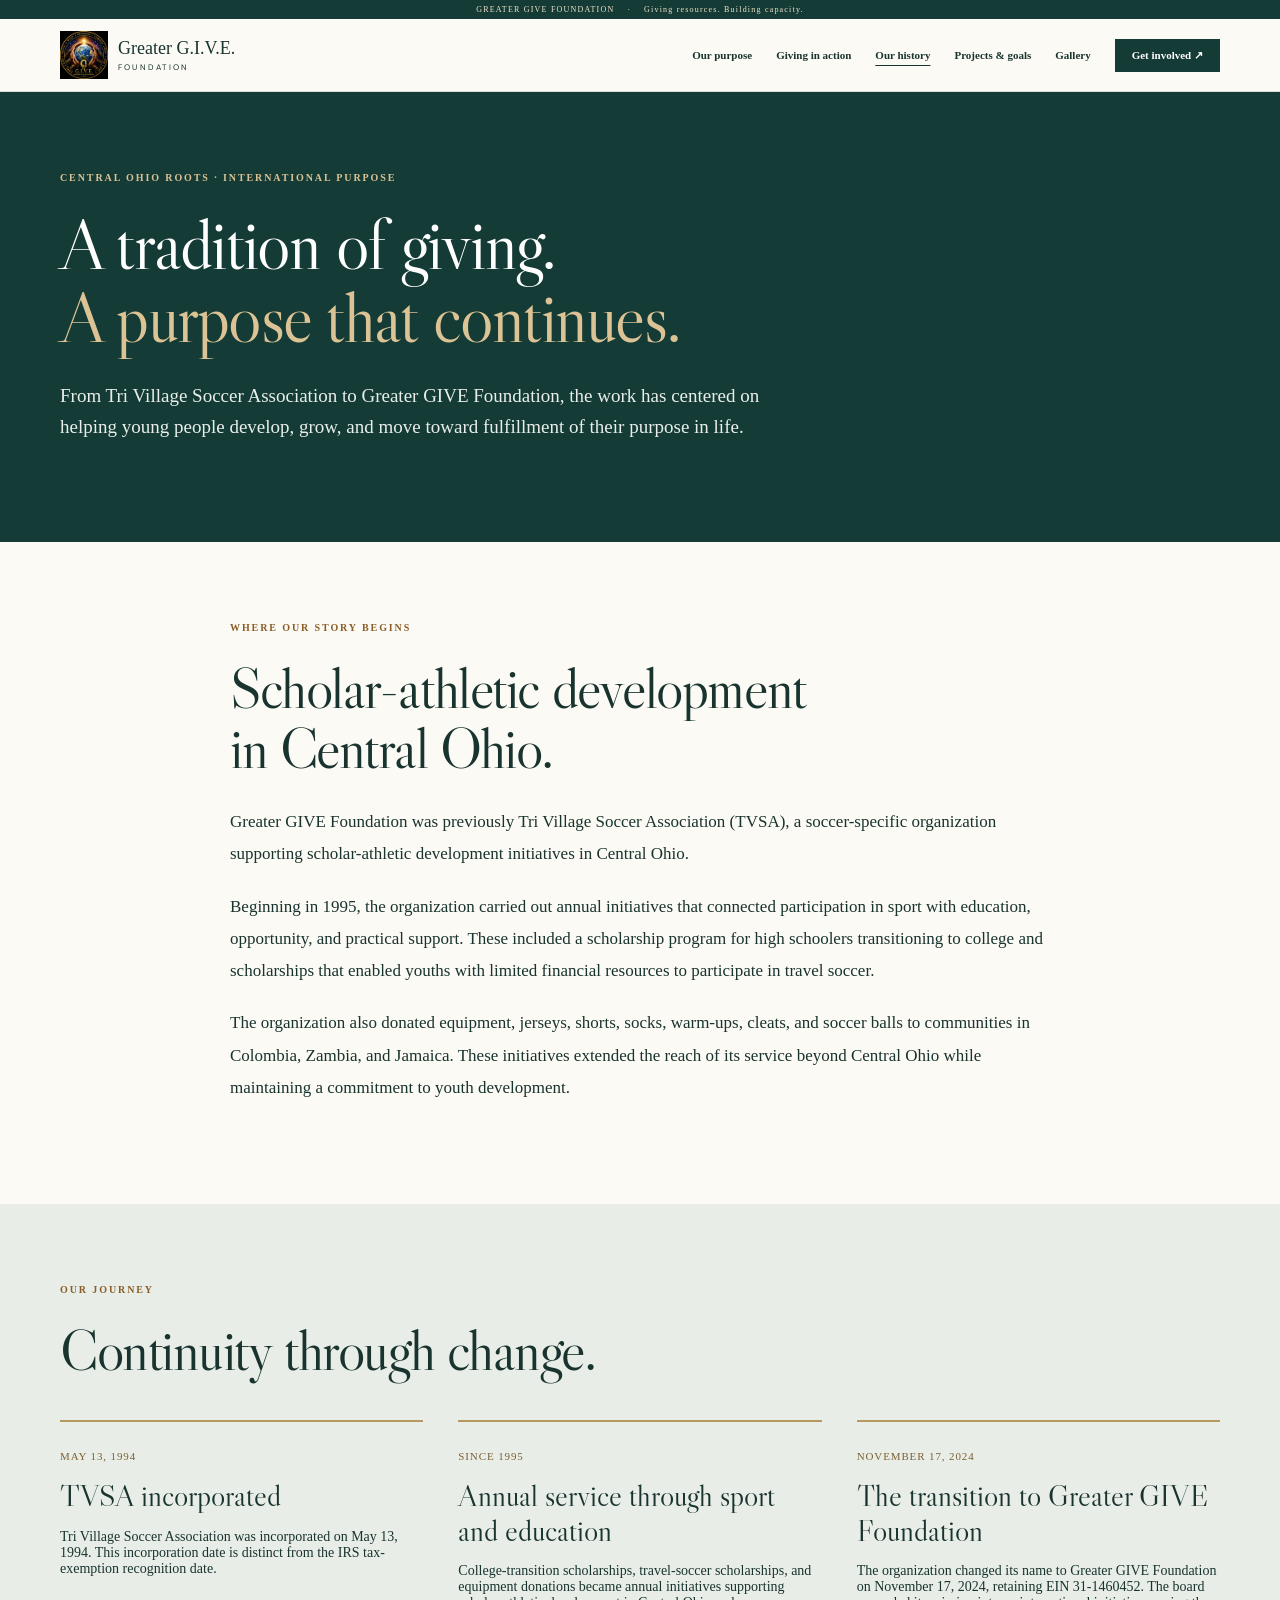
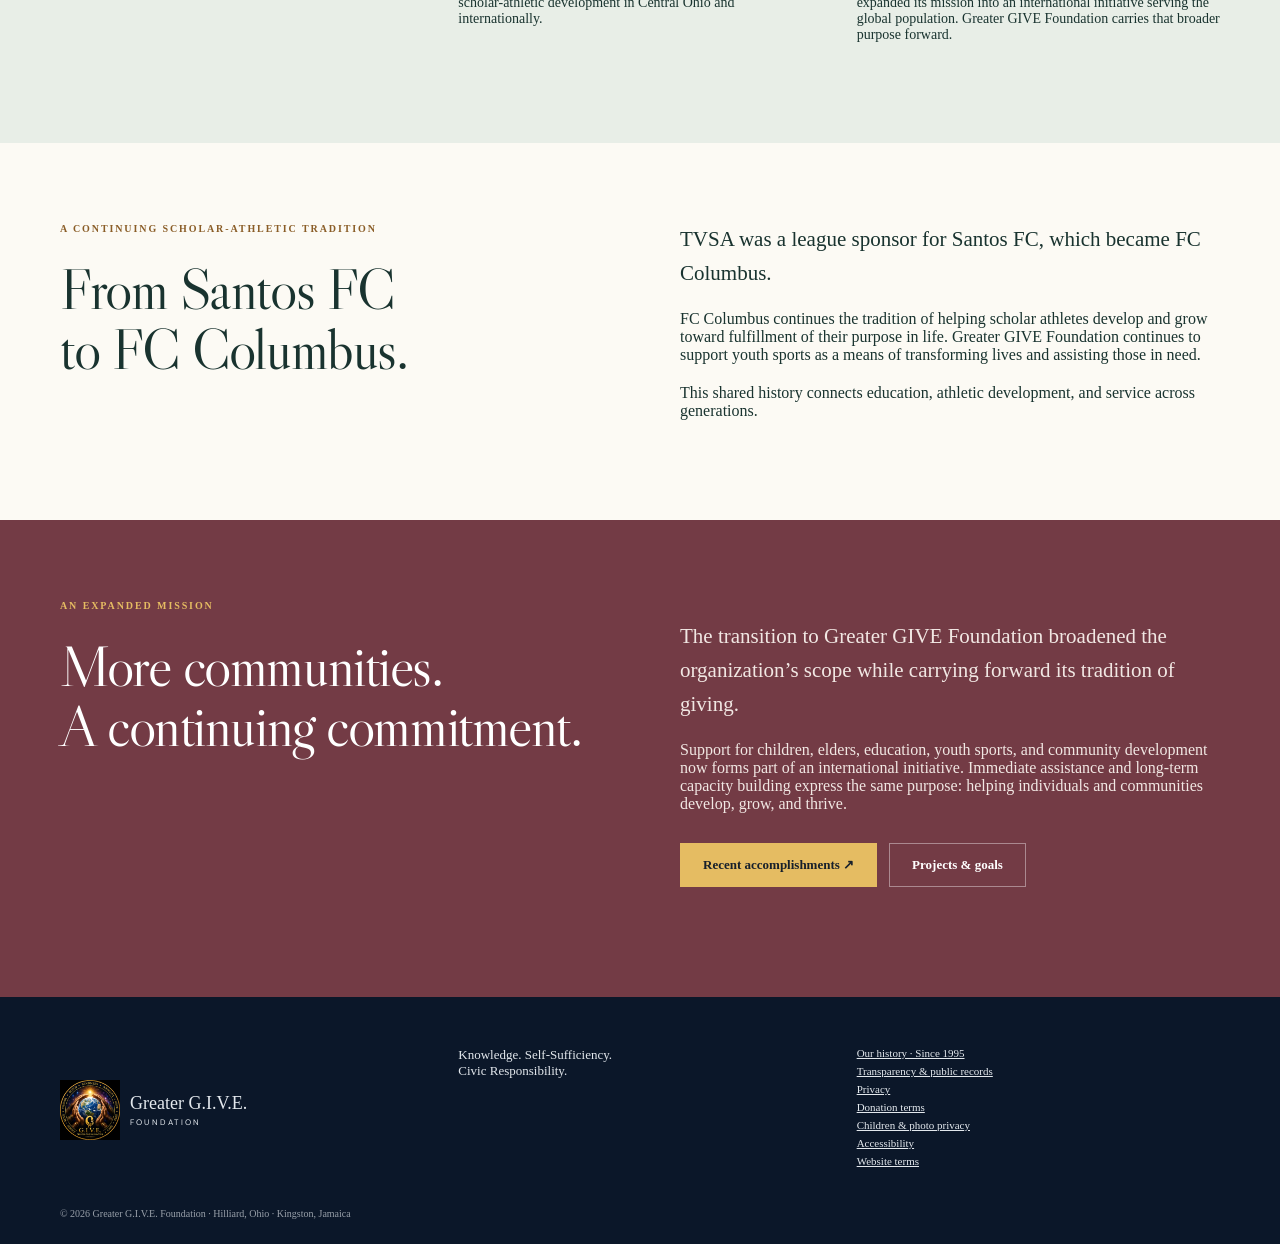
==== our-history.html @ 350c280c "Update Greater GIVE website with latest design, history, gallery and privacy notices" ====
<!doctype html><html lang="en"><head><meta charset="utf-8"><meta name="viewport" content="width=device-width,initial-scale=1"><meta name="description" content="The history of Greater GIVE Foundation: Central Ohio roots in Tri Village Soccer Association, a service tradition since 1995, and an expanded international mission in 2024–2025."><title>Our History | Greater GIVE Foundation</title><link rel="icon" href="assets/logo.webp"><link rel="stylesheet" href="assets/style.css"></head><body><a class="skip" href="#history-main">Skip to content</a><div class="review-strip">GREATER GIVE FOUNDATION <span>·</span> Giving resources. Building capacity.</div><header class="header"><div class="wrap top"><a class="brand" href="index.html#top" aria-label="Greater GIVE Foundation home"><img src="assets/logo.webp" alt="Greater G.I.V.E. Foundation circular seal"><span>Greater <b>G.I.V.E.</b><small>FOUNDATION</small></span></a><button id="menu" class="menu" aria-expanded="false" aria-controls="navigation">Menu ☰</button><nav id="navigation" aria-label="Main navigation"><a href="index.html#mission">Our purpose</a><a href="index.html#events">Giving in action</a><a href="our-history.html" aria-current="page">Our history</a><a href="index.html#projects">Projects &amp; goals</a><a href="index.html#gallery">Gallery</a><a class="nav-give" href="index.html#donate">Get involved ↗</a></nav></div></header><main id="history-main"><section class="section history-intro"><div class="wrap"><p class="eyebrow">Central Ohio roots · International purpose</p><h1>A tradition of giving.<br><em>A purpose that continues.</em></h1><p class="large">From Tri Village Soccer Association to Greater GIVE Foundation, the work has centered on helping young people develop, grow, and move toward fulfillment of their purpose in life.</p></div></section><section class="section"><div class="wrap history-prose"><p class="eyebrow">Where our story begins</p><h2>Scholar-athletic development<br>in Central Ohio.</h2><p>Greater GIVE Foundation was previously Tri Village Soccer Association (TVSA), a soccer-specific organization supporting scholar-athletic development initiatives in Central Ohio.</p><p>Beginning in 1995, the organization carried out annual initiatives that connected participation in sport with education, opportunity, and practical support. These included a scholarship program for high schoolers transitioning to college and scholarships that enabled youths with limited financial resources to participate in travel soccer.</p><p>The organization also donated equipment, jerseys, shorts, socks, warm-ups, cleats, and soccer balls to communities in Colombia, Zambia, and Jamaica. These initiatives extended the reach of its service beyond Central Ohio while maintaining a commitment to youth development.</p></div></section><section class="section history-timeline"><div class="wrap"><p class="eyebrow">Our journey</p><h2>Continuity through change.</h2><div class="history-milestones"><article><span>May 13, 1994</span><h3>TVSA incorporated</h3><p>Tri Village Soccer Association was incorporated on May 13, 1994. This incorporation date is distinct from the IRS tax-exemption recognition date.</p></article><article><span>Since 1995</span><h3>Annual service through sport and education</h3><p>College-transition scholarships, travel-soccer scholarships, and equipment donations became annual initiatives supporting scholar-athletic development in Central Ohio and internationally.</p></article><article><span>November 17, 2024</span><h3>The transition to Greater GIVE Foundation</h3><p>The organization changed its name to Greater GIVE Foundation on November 17, 2024, retaining EIN 31-1460452. The board expanded its mission into an international initiative serving the global population. Greater GIVE Foundation carries that broader purpose forward.</p></article></div></div></section><section class="section"><div class="wrap split"><div><p class="eyebrow">A continuing scholar-athletic tradition</p><h2>From Santos FC<br>to FC Columbus.</h2></div><div><p class="large">TVSA was a league sponsor for Santos FC, which became FC Columbus.</p><p>FC Columbus continues the tradition of helping scholar athletes develop and grow toward fulfillment of their purpose in life. Greater GIVE Foundation continues to support youth sports as a means of transforming lives and assisting those in need.</p><p>This shared history connects education, athletic development, and service across generations.</p></div></div></section><section class="section community"><div class="wrap split"><div><p class="eyebrow">An expanded mission</p><h2>More communities.<br>A continuing commitment.</h2></div><div><p class="large">The transition to Greater GIVE Foundation broadened the organization’s scope while carrying forward its tradition of giving.</p><p>Support for children, elders, education, youth sports, and community development now forms part of an international initiative. Immediate assistance and long-term capacity building express the same purpose: helping individuals and communities develop, grow, and thrive.</p><div class="actions"><a class="btn" href="index.html#history">Recent accomplishments ↗</a><a class="btn ghost" href="index.html#projects">Projects &amp; goals</a></div></div></div></section></main><footer><div class="wrap footer-grid"><a class="brand" href="index.html#top"><img src="assets/logo.webp" alt="Greater GIVE Foundation seal"><span>Greater <b>G.I.V.E.</b><small>FOUNDATION</small></span></a><p>Knowledge. Self-Sufficiency.<br>Civic Responsibility.</p><div><a href="our-history.html">Our history · Since 1995</a><a href="transparency.html#status">Transparency &amp; public records</a><a href="transparency.html#privacy">Privacy</a><a href="transparency.html#giving">Donation terms</a><a href="transparency.html#children">Children &amp; photo privacy</a><a href="transparency.html#access">Accessibility</a><a href="transparency.html#terms">Website terms</a></div></div><div class="wrap copyright">© 2026 Greater G.I.V.E. Foundation · Hilliard, Ohio · Kingston, Jamaica</div></footer><script src="assets/history.js" defer></script></body></html>
---- assets/style.css ----
@font-face {
  font-family: 'DM Sans';
  font-style: normal;
  font-weight: 400;
  font-display: swap;
  src: url(font-0.woff2) format('truetype');
}
@font-face {
  font-family: 'DM Sans';
  font-style: normal;
  font-weight: 500;
  font-display: swap;
  src: url(font-1.woff2) format('truetype');
}
@font-face {
  font-family: 'DM Sans';
  font-style: normal;
  font-weight: 600;
  font-display: swap;
  src: url(font-2.woff2) format('truetype');
}
@font-face {
  font-family: 'DM Sans';
  font-style: normal;
  font-weight: 700;
  font-display: swap;
  src: url(font-3.woff2) format('truetype');
}
@font-face {
  font-family: 'Libre Caslon Display';
  font-style: normal;
  font-weight: 400;
  font-display: swap;
  src: url(font-4.woff2) format('truetype');
}

:root{--ink:#182326;--navy:#101e35;--gold:#e5bc62;--cream:#fbf7ee;--burgundy:#662a40;--blue:#dfeaf1}*{box-sizing:border-box}html{scroll-behavior:smooth}body{margin:0;color:var(--ink);background:var(--cream);font:16px/1.65,'DM Sans',system-ui,sans-serif}button,input{font:inherit}a{color:inherit}button,a{touch-action:manipulation}button{cursor:pointer}img{display:block;max-width:100%}.wrap{max-width:1240px;margin:auto;padding:0 40px}.review-strip{padding:7px 20px;text-align:center;background:#ead6a4;color:#392c18;font-size:10px;letter-spacing:.1em}.review-strip span{padding:0 10px}.header{background:var(--cream);position:sticky;top:0;z-index:10;border-bottom:1px solid #18232622}.top{min-height:100px;display:flex;justify-content:space-between;gap:25px;align-items:center}.brand{display:flex;align-items:center;gap:14px;text-decoration:none;line-height:1.1;font:22px Georgia,serif}.brand img{width:72px;height:72px}.brand small{display:block;font:9px 'DM Sans',sans-serif;letter-spacing:.3em;margin-top:6px}.brand b{font-weight:400}nav{display:flex;gap:24px;align-items:center}nav a{font-size:12px;font-weight:600;text-decoration:none}.nav-give{background:var(--burgundy);color:white;padding:12px 18px}.menu{display:none}.hero{position:relative;min-height:665px;background:var(--navy);color:white;overflow:hidden}.hero-photo{position:absolute;inset:0;width:100%;height:100%;object-fit:cover;object-position:65% 40%}.hero-shade{position:absolute;inset:0;background:linear-gradient(90deg,#081529f2 0%,#09162bdc 34%,#07162940 75%),linear-gradient(0deg,#0b1b33bc,transparent 55%)}.hero-inner{position:relative;padding-top:105px;padding-bottom:50px}.eyebrow{font-size:10px;letter-spacing:.19em;text-transform:uppercase;font-weight:700;margin:0 0 25px;color:#8a5d27}.hero .eyebrow,.impact .eyebrow,.community .eyebrow,.philosophy .eyebrow{color:var(--gold)}h1,h2{font-family:'Libre Caslon Display',Georgia,serif;font-weight:400;line-height:1.04;letter-spacing:-.025em}h1{font-size:clamp(54px,6.6vw,86px);margin:0 0 27px}h1 em,h2 em{font-style:normal;color:var(--burgundy)}h1 em{color:var(--gold)}h2{font-size:clamp(40px,4.5vw,60px);margin:0 0 28px}h3{font-weight:500;line-height:1.25;font-size:25px;margin:0 0 15px}p{margin:0 0 20px}.hero-copy{max-width:500px;color:#f2eee5;font-size:17px}.hero-seal{position:absolute;right:6%;bottom:45px;width:175px;filter:drop-shadow(0 3px 15px #0007)}.actions{display:flex;flex-wrap:wrap;gap:12px;margin:30px 0}.btn{display:inline-flex;align-items:center;justify-content:space-between;gap:30px;padding:13px 22px;background:var(--gold);border:1px solid var(--gold);color:#17202b;text-decoration:none;font-size:13px;font-weight:700}.btn.ghost{background:transparent;color:white;border-color:#ffffff66}.hero-caption{font-size:9px;letter-spacing:.13em;margin-top:64px;color:#e5bc62}.hero-caption span{display:block;font-size:12px;letter-spacing:0;color:#fff;margin-top:5px}.section{padding:94px 0}section[id]{scroll-margin-top:100px}.split{display:grid;grid-template-columns:1fr 1fr;gap:80px}.large{font-size:21px;line-height:1.6}.mission-copy{padding-top:20px}.text-link{font-weight:700;font-size:12px;text-underline-offset:6px}.section-heading{display:flex;justify-content:space-between;gap:40px;align-items:flex-end;margin-bottom:36px}.section-heading h2{margin-bottom:0}.section-heading>p{font-size:13px;max-width:350px;color:#596565}.events{background:#e8eef1}.event-grid{display:grid;grid-template-columns:1fr 1fr;gap:26px}.event-card{background:#fff;overflow:hidden}.event-card>img{width:100%;height:265px;object-fit:cover}.event-card>div{padding:32px}.event-card h3{font:34px 'Libre Caslon Display',Georgia,serif;margin:15px 0}.pill{font-size:9px;text-transform:uppercase;letter-spacing:.12em;color:#88552d;display:inline-block;background:#f3e8cf;padding:5px 10px}.care{background:var(--burgundy);color:white}.care .pill{background:#ffffff20;color:#f1d9a2}.mini-stats{display:flex;gap:38px;padding-top:10px}.mini-stats strong{font:35px Georgia,serif}.mini-stats small{display:block;font:11px 'DM Sans',sans-serif;margin-top:6px}.small{font-size:12px;line-height:1.7;margin:18px 0 0;opacity:.8}.nutrition-note{display:flex;gap:24px;margin-top:34px;padding:28px 0 0;align-items:center;border-top:1px solid #17333d33}.nutrition-note h3{font-size:20px;margin-bottom:7px}.nutrition-note p{font-size:13px;margin:0;max-width:700px}.nutrition-note>a{margin-left:auto;white-space:nowrap;font-size:12px}.round-icon{font-size:38px;color:#713445}.impact{background:var(--navy);color:white}.impact h2 em{color:var(--gold)}.impact .section-heading>p{color:#b8c7d5}.impact-grid{display:grid;grid-template-columns:repeat(4,1fr);margin:50px 0;border-block:1px solid #ffffff33;padding:30px 0;gap:25px}.impact-grid strong{display:block;color:var(--gold);font:clamp(29px,3.2vw,43px) Georgia,serif;letter-spacing:-.03em}.impact-grid span{display:block;max-width:210px;font-size:12px;margin-top:12px;color:#d4dce6}.history-layout{display:grid;grid-template-columns:.85fr 1.15fr;gap:65px}.history-layout>img{width:100%;height:100%;max-height:650px;object-fit:cover}.history-list article{padding:0 0 24px;margin-bottom:24px;border-bottom:1px solid #ffffff22}.history-list article:last-child{margin-bottom:0}.history-list span{color:var(--gold);font-size:9px;letter-spacing:.15em}.history-list h3{font:28px 'Libre Caslon Display',Georgia,serif;margin:9px 0}.history-list p{font-size:13px;color:#d4dce6;margin:0}.source-note{font-size:11px;opacity:.7;margin-top:30px}.meaning{background:#f1e4cd}.values-grid{display:grid;grid-template-columns:repeat(4,1fr);gap:35px;margin-top:45px}.values-grid article{border-top:1px solid #9b794b66;padding-top:24px}.values-grid strong{font:86px/1 'Libre Caslon Display',Georgia,serif;color:var(--burgundy)}.values-grid h3{font-size:20px;margin:20px 0 12px}.values-grid p{font-size:13px}.project-context{font-size:13px;max-width:800px;color:#596565}.filters{display:flex;flex-wrap:wrap;gap:10px;margin:30px 0}.filters button{background:transparent;color:var(--ink);border:1px solid #abb3b2;border-radius:30px;padding:8px 16px;font-size:12px}.filters button.active{background:var(--burgundy);border-color:var(--burgundy);color:white}.project-grid{display:grid;grid-template-columns:repeat(3,1fr);gap:22px}.project-card{background:white;border:1px solid #ddd9ce;padding:27px;position:relative}.project-no{font:40px 'Libre Caslon Display',Georgia,serif;display:block;color:#b7a386;margin-bottom:16px}.project-card h3{font:31px 'Libre Caslon Display',Georgia,serif;margin-top:20px}.project-card p{font-size:13px}.project-card .target{font-size:11px;text-transform:uppercase;letter-spacing:.05em;color:#8a5d27}.budget{font:29px 'Libre Caslon Display',Georgia,serif;color:var(--burgundy);padding:12px 0 24px}.budget small{display:block;font:10px 'DM Sans',sans-serif;color:#65716d;margin-top:8px}details{border-block:1px solid #ddd9ce;margin-bottom:22px}summary{display:flex;justify-content:space-between;cursor:pointer;padding:15px 0;font-size:12px;font-weight:600;list-style:none}details p{padding-top:12px}details p:last-child{padding-bottom:15px}.project-card .text-link{font-size:10px}[hidden]{display:none!important}.roadmap{margin-top:45px;padding:35px;background:#e5edf0}.roadmap>div{display:grid;grid-template-columns:repeat(3,1fr);gap:35px}.roadmap span{font:38px 'Libre Caslon Display',Georgia,serif;color:var(--burgundy)}.roadmap h3{font-size:18px;margin-top:14px}.roadmap p{font-size:12px}.community{background:var(--burgundy);color:white}.community p{color:#f1e7e3}.community h3{color:#f1d9a2}.community .split>div+div{padding-top:20px}.photo-grid{display:grid;grid-template-columns:repeat(4,1fr);gap:18px}.photo-tile{padding:0;border:0;background:white;color:var(--ink);text-align:left}.photo-tile img{width:100%;height:270px;object-fit:cover}.photo-tile span{display:flex;justify-content:space-between;font-size:11px;padding:16px;gap:12px}.photo-tile:hover img{filter:brightness(1.07)}.philosophy{background:#233f50;color:white;text-align:center}.philosophy p:last-child{max-width:690px;margin:25px auto 0}.donate-section{background:#eedfc4}.donate-section .wrap{max-width:900px}.donation-panel{background:#ffffff9e;padding:28px;border:1px solid #c9b58e;margin-top:25px}.note{font-size:12px;max-width:760px}fieldset{border:0;padding:0;margin:0 0 25px}legend{font-size:13px;font-weight:700;margin-bottom:12px}label{margin-right:25px}.amounts{display:flex;gap:9px;flex-wrap:wrap}.amount{border:1px solid #9b8970;background:white;padding:9px 17px}.amount.selected{background:var(--burgundy);color:white}.custom-label{display:block;font-size:12px;margin:22px 0 10px}#custom{max-width:100%;padding:10px;background:white;border:1px solid #9b8970}#selection{font-size:13px}.prose{max-width:900px}.prose p{padding:0 0 16px;border-bottom:1px solid #ddd9ce}.section.alt{background:var(--blue)}.contact-grid{display:grid;grid-template-columns:repeat(3,1fr);gap:35px}.contact-grid h3{font-size:20px}.contact-grid p{font-size:13px;overflow-wrap:anywhere}footer{background:#0b1729;color:#e3e8ed;padding:50px 0 25px}.footer-grid{display:grid;grid-template-columns:1fr 1fr 1fr;gap:35px}.footer-grid .brand img{width:85px;height:85px}.footer-grid p{font-size:13px}.footer-grid>div a{display:block;font-size:11px;margin-bottom:6px}.copyright{font-size:10px;opacity:.65;margin-top:35px}dialog{padding:20px;border:0;max-width:min(94vw,1000px);background:var(--navy);color:white}dialog::backdrop{background:#06101be6}dialog img{max-height:75vh;margin:auto;object-fit:contain}dialog p{font-size:13px;margin:15px 0 0}#close-photo{background:var(--gold);color:var(--ink);border:0;padding:8px 15px;display:block;margin:0 0 15px auto}.skip,.sr-only{position:absolute;left:-9999px}.skip:focus{left:15px;top:15px;z-index:30;background:white;padding:12px;color:black}:focus-visible{outline:3px solid #aa6e1e;outline-offset:5px}
@media(min-width:1500px){.hero-inner{padding-top:125px}.hero{min-height:730px}}@media(max-width:1000px){.wrap{padding:0 28px}nav{gap:13px}nav a{font-size:10px}.brand{font-size:18px}.brand img{width:60px;height:60px}.split{gap:40px}.project-grid{grid-template-columns:repeat(2,1fr)}.history-layout{gap:35px}.hero-seal{width:135px;right:5%}.photo-grid{grid-template-columns:repeat(3,1fr)}}@media(max-width:760px){.top{min-height:80px}.menu{display:block;padding:8px 13px;background:transparent;border:1px solid #18232666}.brand img{width:56px;height:56px}.brand{font-size:18px}nav{display:none;position:absolute;top:80px;left:0;right:0;background:var(--cream);padding:24px;align-items:stretch;flex-direction:column;box-shadow:0 8px 12px #0002}nav.open{display:flex}nav a{font-size:14px;padding:6px}.review-strip{font-size:8px}.hero{min-height:650px}.hero-inner{padding-top:70px;padding-bottom:30px}.hero-photo{object-position:60% center}.hero-shade{background:linear-gradient(90deg,#081529eb,#09162b70),linear-gradient(0deg,#0b1b33dd,transparent)}.hero h1{font-size:57px}.hero-copy{font-size:15px;max-width:360px}.hero-seal{width:95px;bottom:30px;right:25px}.hero-caption{max-width:220px;margin-top:45px}.section{padding:62px 0}.split,.history-layout{grid-template-columns:1fr;gap:28px}.section-heading{display:block}.section-heading>p{margin-top:25px}.event-grid{grid-template-columns:1fr}.impact-grid{grid-template-columns:1fr 1fr;gap:30px}.impact-grid strong{font-size:34px}.history-layout>img{height:320px;object-position:center 35%}.values-grid{grid-template-columns:1fr 1fr;gap:25px}.values-grid strong{font-size:65px}.project-grid{grid-template-columns:1fr}.roadmap>div{grid-template-columns:1fr;gap:20px}.roadmap article{border-top:1px solid #21364733;padding-top:15px}.photo-grid{grid-template-columns:1fr 1fr;gap:12px}.photo-tile img{height:210px}.nutrition-note{align-items:flex-start;flex-wrap:wrap}.nutrition-note>a{margin-left:60px}.contact-grid,.footer-grid{grid-template-columns:1fr}.donation-panel{padding:20px}.btn{font-size:12px}.mission-copy{padding-top:0}section[id]{scroll-margin-top:80px}.event-card>img{height:230px}}@media(prefers-reduced-motion:reduce){html{scroll-behavior:auto}}

/* Review edition 3: compact masthead, child-centered editorial opening. */
:root{--forest:#143b35;--sage:#e8eee7;--ink:#19332f;--cream:#fcfaf4;--burgundy:#733b45}
.review-strip{background:var(--forest);color:#f0e4c9;font-size:8px;padding:5px 20px;letter-spacing:.15em}.top{min-height:72px}.brand{font-size:18px;gap:10px}.brand img{width:48px;height:48px}.brand small{font-size:8px;letter-spacing:.28em;margin-top:3px}nav{gap:24px}nav a{font-size:11px}.nav-give{padding:10px 17px;background:var(--forest)}.header{background:#fcfaf4fa;backdrop-filter:blur(12px)}
.hero{background:var(--cream);color:var(--ink);min-height:0;overflow:visible;border-bottom:1px solid #19332f18}.hero-layout{display:grid;grid-template-columns:1fr 1fr;gap:40px;align-items:stretch;padding-top:38px;padding-bottom:38px}.hero-editorial{padding:25px 0 15px}.hero .eyebrow{color:#6c685b;display:flex;align-items:center;gap:10px;font-size:9px;letter-spacing:.16em;margin-bottom:25px}.gold-line{width:30px;height:1px;background:#ac853d}.hero h1{font-size:clamp(50px,5.8vw,76px);line-height:1.01;letter-spacing:-.025em;margin-bottom:24px}.hero h1 em{color:#997435}.hero-copy{font-size:14px;color:#596760;max-width:380px;line-height:1.8}.hero .actions{margin-top:27px;gap:25px;align-items:center}.hero .btn{background:var(--forest);border-color:var(--forest);color:white;padding:13px 19px;font-size:11px;gap:22px}.hero-secondary{text-decoration:none;font-size:11px;font-weight:700;display:flex;gap:25px;align-items:center}.hero-footnote{border-top:1px solid #19332f22;margin-top:35px;padding-top:15px;display:flex;align-items:center;gap:25px;max-width:390px}.hero-footnote>span{font-size:8px;letter-spacing:.12em;max-width:95px;color:#997435}.hero-footnote p{font-size:10px;line-height:1.7;margin:0;color:#596760}.hero-visual{position:relative;margin:0;min-height:500px;background:#dce4d7;overflow:hidden;border-radius:3px}.hero-visual>img{width:100%;height:100%;position:absolute;inset:0;object-fit:cover;object-position:62% center}.hero-visual:after{content:'';position:absolute;inset:45% 0 0;background:linear-gradient(transparent,#102b27ba);pointer-events:none}.hero-visual figcaption{position:absolute;top:12px;right:12px;font-size:8px;color:white;background:#102b2777;padding:4px 8px;z-index:2}.image-note{position:absolute;bottom:30px;left:30px;right:20px;color:white;z-index:2}.image-note span{font-size:8px;letter-spacing:.14em;color:#f1d7a3}.image-note p{font:27px/1.15 'Libre Caslon Display',Georgia,serif;margin:12px 0 0}
.meaning{padding:32px 0;background:var(--forest);color:white}.meaning>.wrap{display:grid;grid-template-columns:1.05fr 2.5fr;gap:40px;align-items:center}.meaning .section-heading{margin:0;display:block}.meaning .section-heading>p{display:none}.meaning .eyebrow{color:#d8bf89;font-size:8px;margin-bottom:10px}.meaning h2{font-size:30px;margin:0}.meaning h2 em{color:#e6d1a8}.values-grid{margin:0;gap:23px}.values-grid article{padding:0 0 0 18px;border:0;border-left:1px solid #ffffff30}.values-grid strong{font-size:35px;color:#d8bf89}.values-grid h3{font-size:12px;margin:8px 0 0;color:white}.values-grid p{display:none}.mission{padding:80px 0}.mission h2{font-size:48px}.mission .large{font-size:18px}.mission-copy p:not(.large){font-size:14px}.event-art{height:210px;padding:24px 32px;position:relative;overflow:hidden}.event-art:after{content:'';position:absolute;width:240px;height:240px;border:1px solid #ffffff35;border-radius:50%;right:-60px;top:20px;box-shadow:0 0 0 25px #ffffff0c,0 0 0 50px #ffffff06}.school-art{background:#be9863;color:#fffaf0}.care-art{background:#8c4a58;color:#fff5ed}.event-art span{font-size:9px;letter-spacing:.15em}.event-art strong{font:49px/.95 'Libre Caslon Display',Georgia,serif;display:block;margin-top:15px;font-weight:400}.event-art i{font-size:9px;letter-spacing:.16em;position:absolute;right:25px;bottom:25px;font-style:normal;z-index:1}.history-statement{padding:45px;background:#1d3c3a;border:1px solid #ffffff25;display:flex;flex-direction:column;align-items:flex-start;justify-content:center}.history-statement>strong{font:67px/1.02 'Libre Caslon Display',Georgia,serif;color:#e4cca2;font-weight:400;margin:0 0 30px}.history-statement>p:not(.eyebrow){font-size:13px;line-height:1.8;color:#d6dfdc}.history-statement>a{font-size:10px;margin-top:20px}.impact{background:#102d29}.impact h2 em{color:#d8bf89}.impact-grid strong{color:#d8bf89}.project-card{border-radius:2px}.projects h2 em{color:#997435}.gallery{background:#f0ece2}.photo-tile{border:1px solid #ded8ca}.photo-tile img{height:230px}.community{background:#733b45}.philosophy{background:#e8eee7;color:var(--forest)}.philosophy .eyebrow{color:#81643d}.philosophy h2{font-size:48px}.donate-section{background:#f0e7d5}.section{padding:80px 0}.meaning{padding:32px 0}.footer-grid .brand img{width:60px;height:60px}section[id]{scroll-margin-top:72px}
@media(min-width:1500px){.hero{min-height:0}.hero-layout{padding-top:50px;padding-bottom:50px}.hero-visual{min-height:540px}}
@media(max-width:1000px){nav{gap:13px}.hero-layout{gap:28px}.hero h1{font-size:59px}.hero-visual{min-height:500px}.meaning>.wrap{gap:25px;grid-template-columns:1fr 2fr}.values-grid{gap:10px}.values-grid article{padding-left:12px}.values-grid h3{font-size:10px}.mission h2{font-size:42px}}
@media(max-width:760px){.top{min-height:64px}.brand img{width:42px;height:42px}.brand{font-size:16px}.menu{font-size:11px;padding:7px 11px}nav{top:64px}.hero-layout{grid-template-columns:1fr;padding-top:25px;padding-bottom:25px;gap:25px}.hero-editorial{padding:0}.hero .eyebrow{font-size:8px;margin-bottom:18px}.hero h1{font-size:55px}.hero-copy{font-size:13px;max-width:360px}.hero-footnote{display:none}.hero .actions{margin-bottom:0;margin-top:22px}.hero-visual{min-height:360px}.hero-visual>img{object-position:60% center}.image-note{bottom:22px;left:22px}.image-note p{font-size:24px}.meaning>.wrap{grid-template-columns:1fr;gap:22px}.meaning .section-heading{display:none}.values-grid{grid-template-columns:repeat(4,1fr);gap:8px}.values-grid article{padding-left:10px}.values-grid strong{font-size:30px}.values-grid h3{font-size:9px}.section{padding:55px 0}.meaning{padding:23px 0}.mission h2{font-size:39px}.mission .large{font-size:17px}.history-statement{padding:35px}.history-statement>strong{font-size:50px}.event-art{height:190px}.event-art strong{font-size:44px}.photo-tile img{height:190px}.philosophy h2{font-size:39px}section[id]{scroll-margin-top:64px}}

.campaign-2026{background:#f5f0e5}.campaign-grid{display:grid;grid-template-columns:1fr 1fr;gap:40px}.campaign-item{min-width:0}.campaign-copy{min-height:245px}.campaign-copy h3{font:32px/1.15 'Libre Caslon Display',Georgia,serif;margin-top:17px}.campaign-copy>p{font-size:14px}.campaign-poster{display:block;width:100%;padding:15px;border:1px solid #d5c9ad;background:#fffaf1;color:var(--forest);text-align:left}.campaign-poster img{width:100%;height:auto}.campaign-poster span{display:block;font-size:11px;font-weight:700;padding:14px 5px 0}.campaign-item .source-note{margin-top:15px}@media(max-width:760px){.campaign-grid{grid-template-columns:1fr;gap:40px}.campaign-copy{min-height:0;margin-bottom:23px}}

.heritage{background:#ede5d5}.heritage p:not(.eyebrow):not(.large){font-size:14px}.history-intro{background:var(--forest);color:white}.history-intro h1{font-size:clamp(45px,5.5vw,72px);max-width:900px}.history-intro h1 em{color:#dcc395;font-style:normal}.history-intro .eyebrow{color:#dcc395}.history-intro .large{max-width:750px;font-size:19px;color:#e8eeea}.history-prose{max-width:900px}.history-prose>p:not(.eyebrow){font-size:17px;line-height:1.9}.history-timeline{background:#e8eee7}.history-milestones{display:grid;grid-template-columns:repeat(3,1fr);gap:35px;margin-top:40px}.history-milestones article{border-top:2px solid #b59960;padding-top:24px}.history-milestones span{font-size:11px;text-transform:uppercase;letter-spacing:.08em;color:#7c6033}.history-milestones h3{font:30px/1.15 'Libre Caslon Display',Georgia,serif;margin-top:15px}.history-milestones p{font-size:14px}nav a[aria-current=page]{text-decoration:underline;text-underline-offset:6px}@media(max-width:760px){.history-milestones{grid-template-columns:1fr;gap:25px}.history-intro .large{font-size:17px}.history-prose>p:not(.eyebrow){font-size:15px}}

.policy-intro{padding:55px 0;background:#e8eee7}.policy-intro h1{font-size:clamp(42px,5vw,65px);margin-bottom:20px}.policy-intro>div>p:not(.eyebrow){font-size:12px}.policy-review-note{max-width:760px;padding:15px 20px;border-left:2px solid #ab8744;background:#ffffff88}.policy-layout{display:grid;grid-template-columns:230px 1fr;gap:65px;padding-top:50px;padding-bottom:60px}.policy-nav{display:flex!important;position:sticky;top:100px;flex-direction:column;align-items:stretch;gap:0;background:transparent;padding:0;box-shadow:none}.policy-nav a{font-size:12px;padding:12px 0;border-bottom:1px solid #19332f22;line-height:1.5}.policy-section{padding:0 0 38px;margin-bottom:35px;border-bottom:1px solid #19332f22}.policy-section h2{font-size:36px}.policy-section h3{font-size:18px;margin-top:25px}.policy-section p{font-size:14px;line-height:1.85;overflow-wrap:anywhere}.policy-section a{overflow-wrap:anywhere}.policy-return{font-size:12px}@media(max-width:760px){.policy-layout{grid-template-columns:1fr;gap:35px;padding-top:25px}.policy-nav{position:static;display:grid!important;grid-template-columns:1fr 1fr;gap:0 20px}.policy-nav a{font-size:11px}.policy-section h2{font-size:31px}.policy-intro{padding:40px 0}.policy-section p{font-size:13px}}
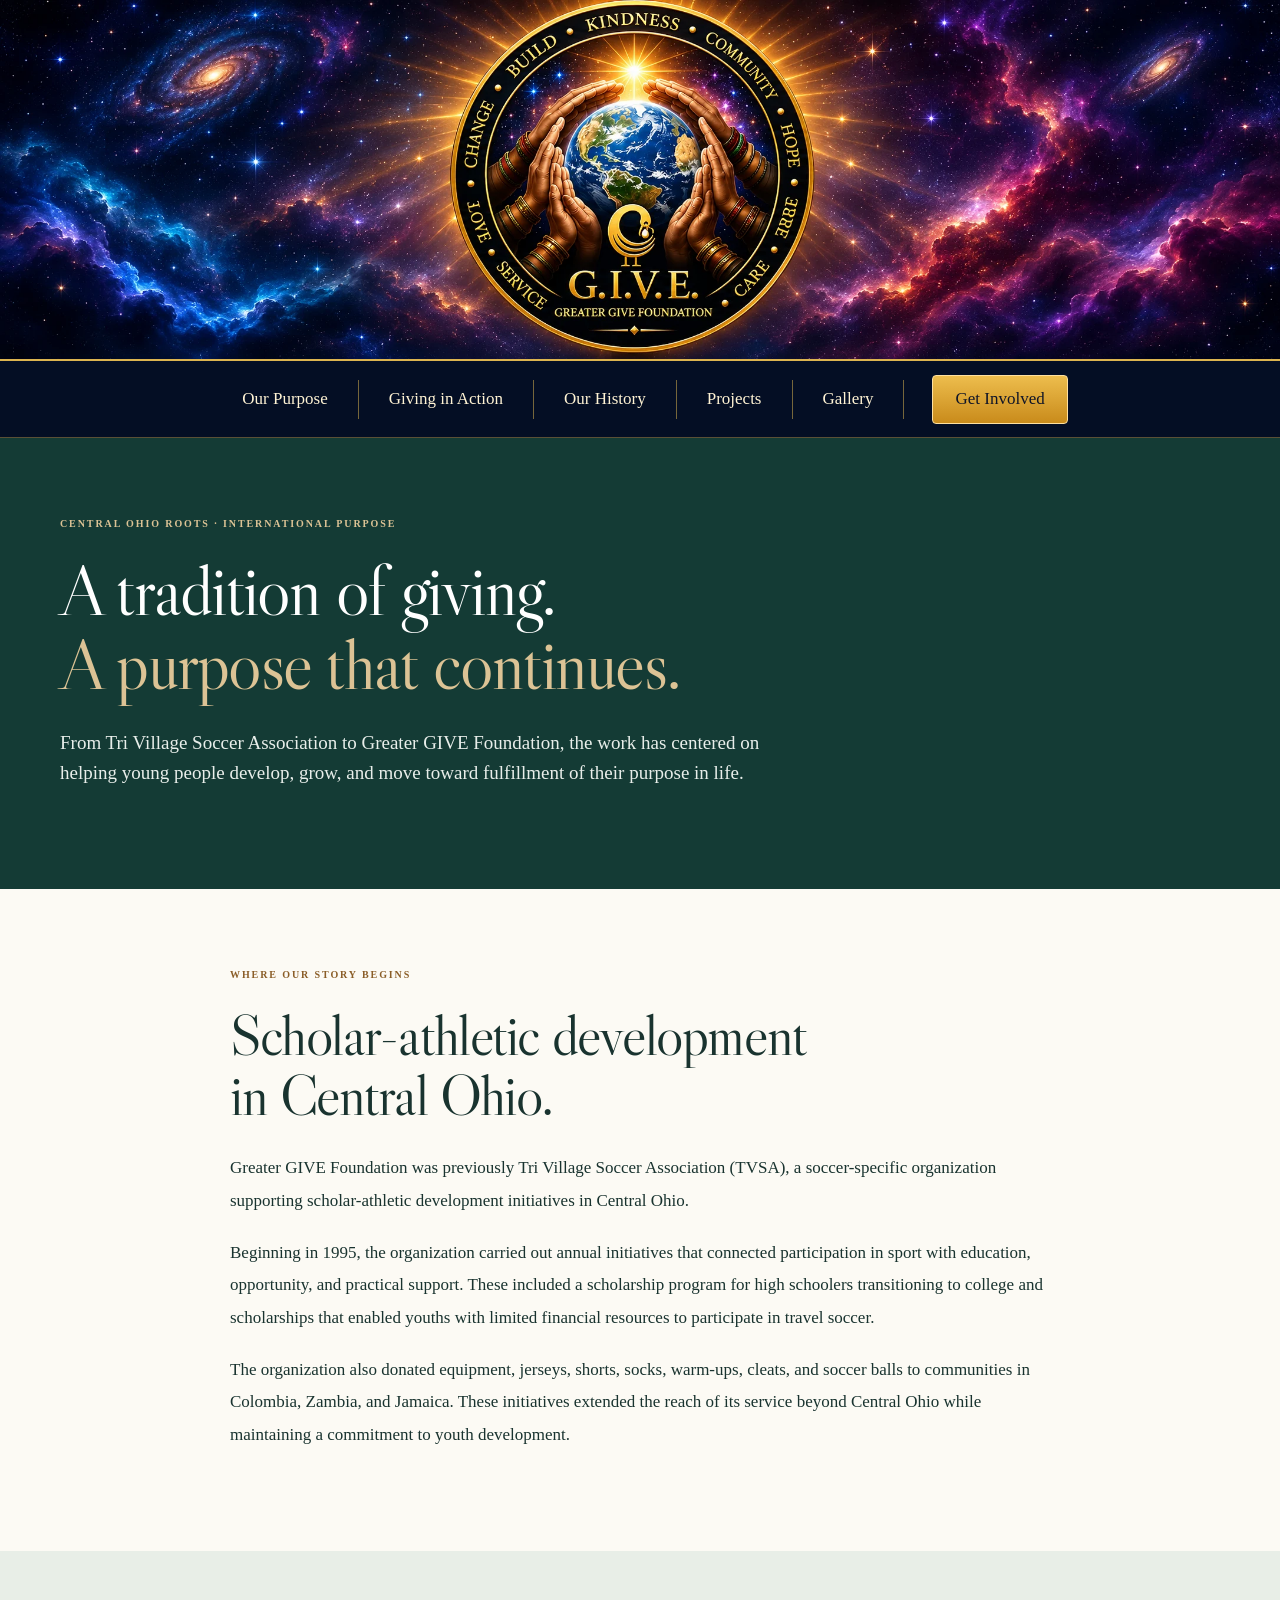
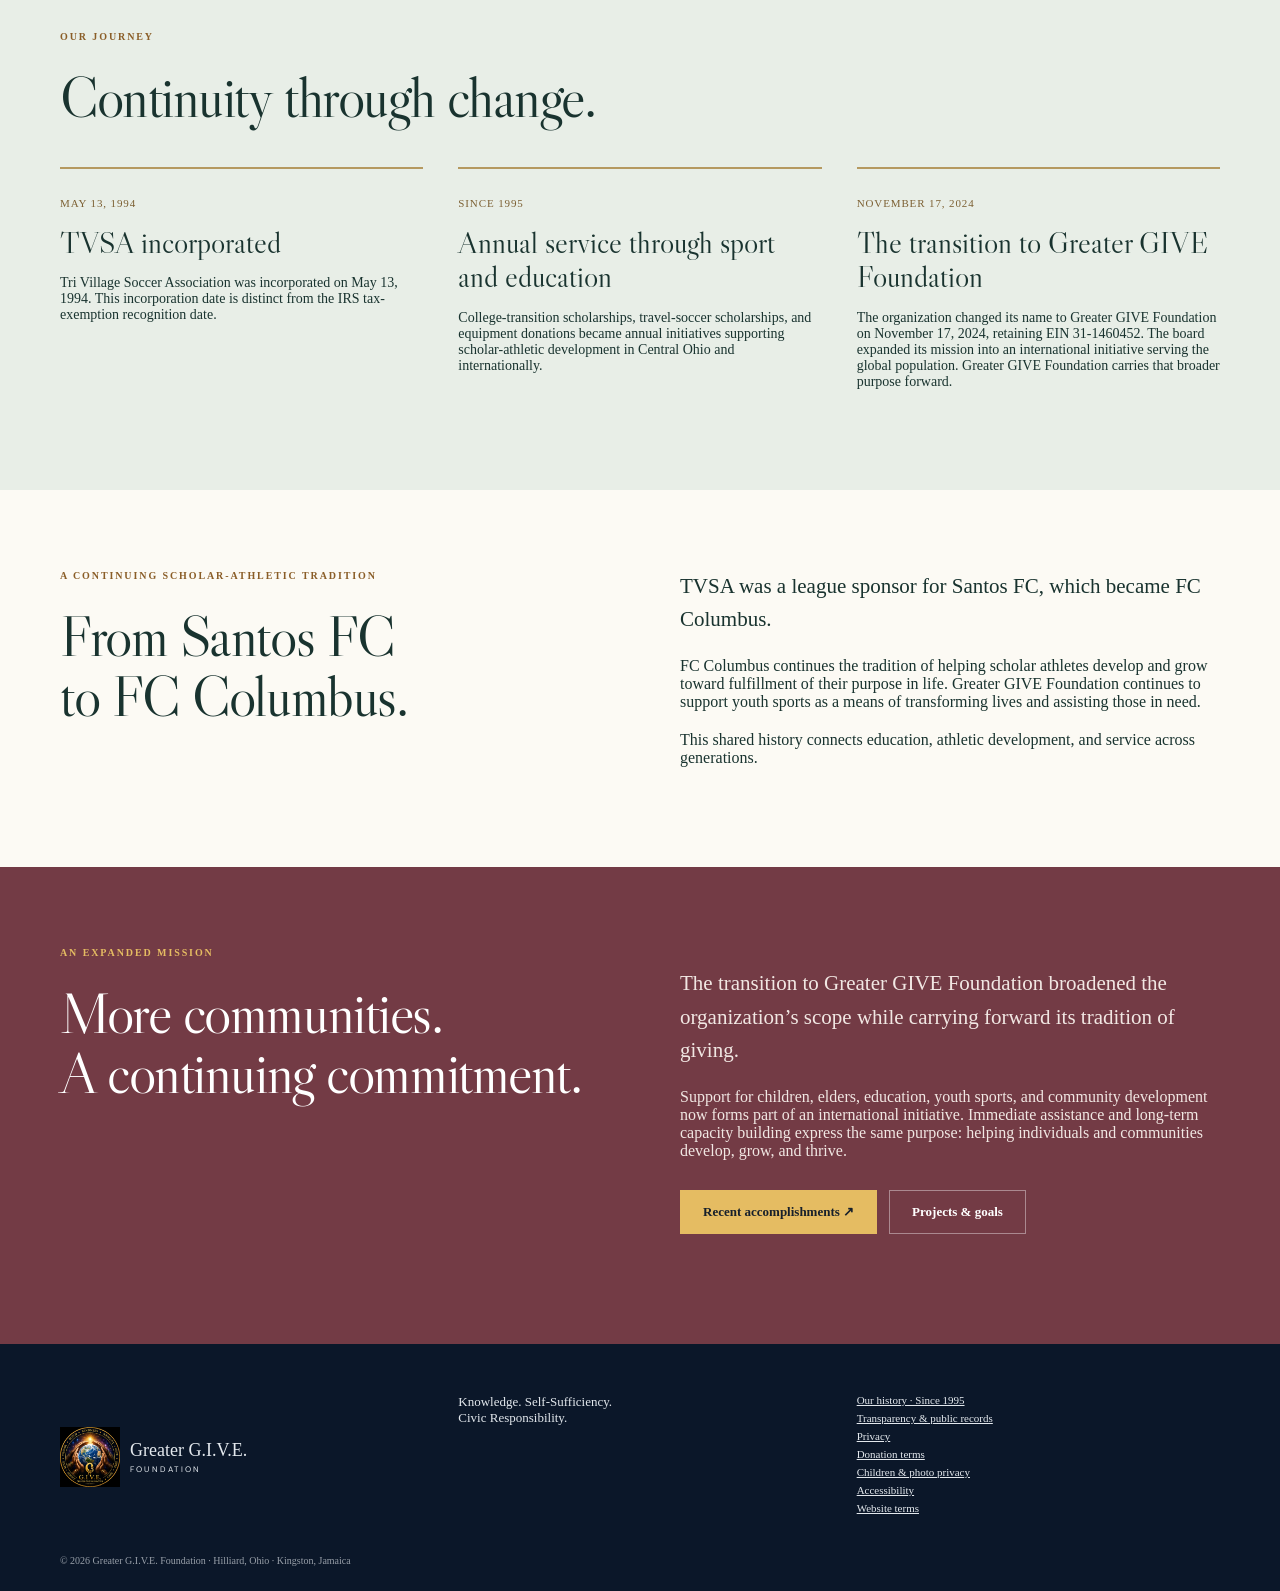
==== commit 870debca: "Apply full-width cosmic GGF masthead across website" ====
--- a/our-history.html
+++ b/our-history.html
@@ -1 +1 @@
-<!doctype html><html lang="en"><head><meta charset="utf-8"><meta name="viewport" content="width=device-width,initial-scale=1"><meta name="description" content="The history of Greater GIVE Foundation: Central Ohio roots in Tri Village Soccer Association, a service tradition since 1995, and an expanded international mission in 2024–2025."><title>Our History | Greater GIVE Foundation</title><link rel="icon" href="assets/logo.webp"><link rel="stylesheet" href="assets/style.css"></head><body><a class="skip" href="#history-main">Skip to content</a><div class="review-strip">GREATER GIVE FOUNDATION <span>·</span> Giving resources. Building capacity.</div><header class="header"><div class="wrap top"><a class="brand" href="index.html#top" aria-label="Greater GIVE Foundation home"><img src="assets/logo.webp" alt="Greater G.I.V.E. Foundation circular seal"><span>Greater <b>G.I.V.E.</b><small>FOUNDATION</small></span></a><button id="menu" class="menu" aria-expanded="false" aria-controls="navigation">Menu ☰</button><nav id="navigation" aria-label="Main navigation"><a href="index.html#mission">Our purpose</a><a href="index.html#events">Giving in action</a><a href="our-history.html" aria-current="page">Our history</a><a href="index.html#projects">Projects &amp; goals</a><a href="index.html#gallery">Gallery</a><a class="nav-give" href="index.html#donate">Get involved ↗</a></nav></div></header><main id="history-main"><section class="section history-intro"><div class="wrap"><p class="eyebrow">Central Ohio roots · International purpose</p><h1>A tradition of giving.<br><em>A purpose that continues.</em></h1><p class="large">From Tri Village Soccer Association to Greater GIVE Foundation, the work has centered on helping young people develop, grow, and move toward fulfillment of their purpose in life.</p></div></section><section class="section"><div class="wrap history-prose"><p class="eyebrow">Where our story begins</p><h2>Scholar-athletic development<br>in Central Ohio.</h2><p>Greater GIVE Foundation was previously Tri Village Soccer Association (TVSA), a soccer-specific organization supporting scholar-athletic development initiatives in Central Ohio.</p><p>Beginning in 1995, the organization carried out annual initiatives that connected participation in sport with education, opportunity, and practical support. These included a scholarship program for high schoolers transitioning to college and scholarships that enabled youths with limited financial resources to participate in travel soccer.</p><p>The organization also donated equipment, jerseys, shorts, socks, warm-ups, cleats, and soccer balls to communities in Colombia, Zambia, and Jamaica. These initiatives extended the reach of its service beyond Central Ohio while maintaining a commitment to youth development.</p></div></section><section class="section history-timeline"><div class="wrap"><p class="eyebrow">Our journey</p><h2>Continuity through change.</h2><div class="history-milestones"><article><span>May 13, 1994</span><h3>TVSA incorporated</h3><p>Tri Village Soccer Association was incorporated on May 13, 1994. This incorporation date is distinct from the IRS tax-exemption recognition date.</p></article><article><span>Since 1995</span><h3>Annual service through sport and education</h3><p>College-transition scholarships, travel-soccer scholarships, and equipment donations became annual initiatives supporting scholar-athletic development in Central Ohio and internationally.</p></article><article><span>November 17, 2024</span><h3>The transition to Greater GIVE Foundation</h3><p>The organization changed its name to Greater GIVE Foundation on November 17, 2024, retaining EIN 31-1460452. The board expanded its mission into an international initiative serving the global population. Greater GIVE Foundation carries that broader purpose forward.</p></article></div></div></section><section class="section"><div class="wrap split"><div><p class="eyebrow">A continuing scholar-athletic tradition</p><h2>From Santos FC<br>to FC Columbus.</h2></div><div><p class="large">TVSA was a league sponsor for Santos FC, which became FC Columbus.</p><p>FC Columbus continues the tradition of helping scholar athletes develop and grow toward fulfillment of their purpose in life. Greater GIVE Foundation continues to support youth sports as a means of transforming lives and assisting those in need.</p><p>This shared history connects education, athletic development, and service across generations.</p></div></div></section><section class="section community"><div class="wrap split"><div><p class="eyebrow">An expanded mission</p><h2>More communities.<br>A continuing commitment.</h2></div><div><p class="large">The transition to Greater GIVE Foundation broadened the organization’s scope while carrying forward its tradition of giving.</p><p>Support for children, elders, education, youth sports, and community development now forms part of an international initiative. Immediate assistance and long-term capacity building express the same purpose: helping individuals and communities develop, grow, and thrive.</p><div class="actions"><a class="btn" href="index.html#history">Recent accomplishments ↗</a><a class="btn ghost" href="index.html#projects">Projects &amp; goals</a></div></div></div></section></main><footer><div class="wrap footer-grid"><a class="brand" href="index.html#top"><img src="assets/logo.webp" alt="Greater GIVE Foundation seal"><span>Greater <b>G.I.V.E.</b><small>FOUNDATION</small></span></a><p>Knowledge. Self-Sufficiency.<br>Civic Responsibility.</p><div><a href="our-history.html">Our history · Since 1995</a><a href="transparency.html#status">Transparency &amp; public records</a><a href="transparency.html#privacy">Privacy</a><a href="transparency.html#giving">Donation terms</a><a href="transparency.html#children">Children &amp; photo privacy</a><a href="transparency.html#access">Accessibility</a><a href="transparency.html#terms">Website terms</a></div></div><div class="wrap copyright">© 2026 Greater G.I.V.E. Foundation · Hilliard, Ohio · Kingston, Jamaica</div></footer><script src="assets/history.js" defer></script></body></html>+<!doctype html><html lang="en"><head><meta charset="utf-8"><meta name="viewport" content="width=device-width,initial-scale=1"><meta name="description" content="The history of Greater GIVE Foundation: Central Ohio roots in Tri Village Soccer Association, a service tradition since 1995, and an expanded international mission in 2024–2025."><title>Our History | Greater GIVE Foundation</title><link rel="icon" href="assets/logo.webp"><link rel="stylesheet" href="assets/style.css"></head><body><a class="skip" href="#history-main">Skip to content</a><header class="cosmic-header" id="site-masthead"><a class="cosmic-art" href="index.html#top" aria-label="Greater GIVE Foundation home"><img src="assets/cosmic-masthead.webp" alt="Greater GIVE Foundation seal: hands embracing Earth, surrounded by a luminous universe of stars and blue and burgundy nebulae" fetchpriority="high"></a><div class="cosmic-nav"><div class="wrap cosmic-nav-inner"><a class="cosmic-name" href="index.html#top">Greater G.I.V.E. Foundation</a><button id="menu" class="menu" aria-expanded="false" aria-controls="navigation">Menu ☰</button><nav id="navigation" aria-label="Main navigation"><a href="index.html#mission">Our Purpose</a><a href="index.html#events">Giving in Action</a><a href="our-history.html">Our History</a><a href="index.html#projects">Projects</a><a href="index.html#gallery">Gallery</a><a class="nav-give" href="index.html#donate">Get Involved</a></nav></div></div></header><main id="history-main"><section class="section history-intro"><div class="wrap"><p class="eyebrow">Central Ohio roots · International purpose</p><h1>A tradition of giving.<br><em>A purpose that continues.</em></h1><p class="large">From Tri Village Soccer Association to Greater GIVE Foundation, the work has centered on helping young people develop, grow, and move toward fulfillment of their purpose in life.</p></div></section><section class="section"><div class="wrap history-prose"><p class="eyebrow">Where our story begins</p><h2>Scholar-athletic development<br>in Central Ohio.</h2><p>Greater GIVE Foundation was previously Tri Village Soccer Association (TVSA), a soccer-specific organization supporting scholar-athletic development initiatives in Central Ohio.</p><p>Beginning in 1995, the organization carried out annual initiatives that connected participation in sport with education, opportunity, and practical support. These included a scholarship program for high schoolers transitioning to college and scholarships that enabled youths with limited financial resources to participate in travel soccer.</p><p>The organization also donated equipment, jerseys, shorts, socks, warm-ups, cleats, and soccer balls to communities in Colombia, Zambia, and Jamaica. These initiatives extended the reach of its service beyond Central Ohio while maintaining a commitment to youth development.</p></div></section><section class="section history-timeline"><div class="wrap"><p class="eyebrow">Our journey</p><h2>Continuity through change.</h2><div class="history-milestones"><article><span>May 13, 1994</span><h3>TVSA incorporated</h3><p>Tri Village Soccer Association was incorporated on May 13, 1994. This incorporation date is distinct from the IRS tax-exemption recognition date.</p></article><article><span>Since 1995</span><h3>Annual service through sport and education</h3><p>College-transition scholarships, travel-soccer scholarships, and equipment donations became annual initiatives supporting scholar-athletic development in Central Ohio and internationally.</p></article><article><span>November 17, 2024</span><h3>The transition to Greater GIVE Foundation</h3><p>The organization changed its name to Greater GIVE Foundation on November 17, 2024, retaining EIN 31-1460452. The board expanded its mission into an international initiative serving the global population. Greater GIVE Foundation carries that broader purpose forward.</p></article></div></div></section><section class="section"><div class="wrap split"><div><p class="eyebrow">A continuing scholar-athletic tradition</p><h2>From Santos FC<br>to FC Columbus.</h2></div><div><p class="large">TVSA was a league sponsor for Santos FC, which became FC Columbus.</p><p>FC Columbus continues the tradition of helping scholar athletes develop and grow toward fulfillment of their purpose in life. Greater GIVE Foundation continues to support youth sports as a means of transforming lives and assisting those in need.</p><p>This shared history connects education, athletic development, and service across generations.</p></div></div></section><section class="section community"><div class="wrap split"><div><p class="eyebrow">An expanded mission</p><h2>More communities.<br>A continuing commitment.</h2></div><div><p class="large">The transition to Greater GIVE Foundation broadened the organization’s scope while carrying forward its tradition of giving.</p><p>Support for children, elders, education, youth sports, and community development now forms part of an international initiative. Immediate assistance and long-term capacity building express the same purpose: helping individuals and communities develop, grow, and thrive.</p><div class="actions"><a class="btn" href="index.html#history">Recent accomplishments ↗</a><a class="btn ghost" href="index.html#projects">Projects &amp; goals</a></div></div></div></section></main><footer><div class="wrap footer-grid"><a class="brand" href="index.html#top"><img src="assets/logo.webp" alt="Greater GIVE Foundation seal"><span>Greater <b>G.I.V.E.</b><small>FOUNDATION</small></span></a><p>Knowledge. Self-Sufficiency.<br>Civic Responsibility.</p><div><a href="our-history.html">Our history · Since 1995</a><a href="transparency.html#status">Transparency &amp; public records</a><a href="transparency.html#privacy">Privacy</a><a href="transparency.html#giving">Donation terms</a><a href="transparency.html#children">Children &amp; photo privacy</a><a href="transparency.html#access">Accessibility</a><a href="transparency.html#terms">Website terms</a></div></div><div class="wrap copyright">© 2026 Greater G.I.V.E. Foundation · Hilliard, Ohio · Kingston, Jamaica</div></footer><script src="assets/history.js" defer></script></body></html>
--- a/assets/style.css
+++ b/assets/style.css
@@ -51,3 +51,70 @@
 .heritage{background:#ede5d5}.heritage p:not(.eyebrow):not(.large){font-size:14px}.history-intro{background:var(--forest);color:white}.history-intro h1{font-size:clamp(45px,5.5vw,72px);max-width:900px}.history-intro h1 em{color:#dcc395;font-style:normal}.history-intro .eyebrow{color:#dcc395}.history-intro .large{max-width:750px;font-size:19px;color:#e8eeea}.history-prose{max-width:900px}.history-prose>p:not(.eyebrow){font-size:17px;line-height:1.9}.history-timeline{background:#e8eee7}.history-milestones{display:grid;grid-template-columns:repeat(3,1fr);gap:35px;margin-top:40px}.history-milestones article{border-top:2px solid #b59960;padding-top:24px}.history-milestones span{font-size:11px;text-transform:uppercase;letter-spacing:.08em;color:#7c6033}.history-milestones h3{font:30px/1.15 'Libre Caslon Display',Georgia,serif;margin-top:15px}.history-milestones p{font-size:14px}nav a[aria-current=page]{text-decoration:underline;text-underline-offset:6px}@media(max-width:760px){.history-milestones{grid-template-columns:1fr;gap:25px}.history-intro .large{font-size:17px}.history-prose>p:not(.eyebrow){font-size:15px}}
 
 .policy-intro{padding:55px 0;background:#e8eee7}.policy-intro h1{font-size:clamp(42px,5vw,65px);margin-bottom:20px}.policy-intro>div>p:not(.eyebrow){font-size:12px}.policy-review-note{max-width:760px;padding:15px 20px;border-left:2px solid #ab8744;background:#ffffff88}.policy-layout{display:grid;grid-template-columns:230px 1fr;gap:65px;padding-top:50px;padding-bottom:60px}.policy-nav{display:flex!important;position:sticky;top:100px;flex-direction:column;align-items:stretch;gap:0;background:transparent;padding:0;box-shadow:none}.policy-nav a{font-size:12px;padding:12px 0;border-bottom:1px solid #19332f22;line-height:1.5}.policy-section{padding:0 0 38px;margin-bottom:35px;border-bottom:1px solid #19332f22}.policy-section h2{font-size:36px}.policy-section h3{font-size:18px;margin-top:25px}.policy-section p{font-size:14px;line-height:1.85;overflow-wrap:anywhere}.policy-section a{overflow-wrap:anywhere}.policy-return{font-size:12px}@media(max-width:760px){.policy-layout{grid-template-columns:1fr;gap:35px;padding-top:25px}.policy-nav{position:static;display:grid!important;grid-template-columns:1fr 1fr;gap:0 20px}.policy-nav a{font-size:11px}.policy-section h2{font-size:31px}.policy-intro{padding:40px 0}.policy-section p{font-size:13px}}
+
+/* Give the Foundation seal a clear masthead presence. */
+.header .top{min-height:128px;gap:24px}
+.header .brand{gap:20px;font-size:25px;flex-shrink:0}
+.header .brand img{width:104px;height:104px;flex:0 0 104px;border-radius:50%;object-fit:contain;box-shadow:0 3px 14px #19332f24}
+.header .brand small{font-size:11px;letter-spacing:.25em;margin-top:7px}
+.header #navigation{gap:20px}
+section[id]{scroll-margin-top:140px}
+.policy-nav{top:148px}
+@media(max-width:1100px) and (min-width:761px){
+ .header .top{gap:16px}
+ .header .brand{gap:14px;font-size:21px}
+ .header .brand img{width:88px;height:88px;flex-basis:88px}
+ .header #navigation{gap:12px}
+ .header #navigation a{font-size:10px}
+ .header .nav-give{padding:10px 12px}
+}
+@media(max-width:900px){
+ .header .top{position:relative}
+ .header .menu{display:block;padding:10px 14px;background:transparent;border:1px solid #19332f66;font-size:14px}
+ .header #navigation{display:none;position:absolute;top:100%;left:0;right:0;background:var(--cream);padding:24px;align-items:stretch;flex-direction:column;gap:14px;box-shadow:0 8px 12px #0002}
+ .header #navigation.open{display:flex}
+ .header #navigation a{font-size:14px;padding:8px}
+}
+@media(max-width:760px){
+ .header .top{min-height:98px;gap:12px}
+ .header .brand{font-size:19px;gap:12px}
+ .header .brand img{width:76px;height:76px;flex-basis:76px}
+ .header .brand small{font-size:10px;letter-spacing:.2em;margin-top:5px}
+ .header .menu{padding:9px 11px}
+ section[id]{scroll-margin-top:110px}
+}
+@media(max-width:380px){
+ .header .top{padding-inline:16px}
+ .header .brand{font-size:17px;gap:10px}
+ .header .brand img{width:68px;height:68px;flex-basis:68px}
+ .header .brand small{font-size:9px}
+ .header .menu{padding:8px;font-size:12px}
+}
+
+/* Full-width cosmic identity with real, accessible navigation. */
+.cosmic-header{background:#030b20;color:#fff3d4}
+.cosmic-art{display:block;position:relative;aspect-ratio:2172/610;overflow:hidden;background:#030b20}
+.cosmic-art img{width:100%;height:auto;max-width:none;display:block}
+.cosmic-nav{background:#040e24;border-top:2px solid #dcb450;border-bottom:1px solid #dcb45066}
+.cosmic-nav-inner{min-height:76px;display:flex;align-items:center;justify-content:center;position:relative}
+.cosmic-name{display:none;color:#f1d594;text-decoration:none;font-family:Georgia,serif}
+.cosmic-nav #navigation{position:static;display:flex;flex-direction:row;align-items:center;justify-content:center;gap:0;background:transparent;padding:0;box-shadow:none;width:100%}
+.cosmic-nav #navigation a{font:500 17px/1.3 Georgia,serif;padding:8px 30px;color:#fff3d4;white-space:nowrap;border-right:1px solid #dcb45088}
+.cosmic-nav #navigation a:hover{color:#f5c64f;text-decoration:underline;text-underline-offset:6px}
+.cosmic-nav #navigation .nav-give{background:linear-gradient(#edbd4d,#c98b1b);color:#101527;border:1px solid #ffe0a0;border-radius:4px;margin-left:28px;padding:12px 22px}
+.cosmic-nav .menu{display:none}
+section[id]{scroll-margin-top:24px}
+.policy-nav{top:24px}
+@media(max-width:1100px){.cosmic-nav #navigation a{padding-inline:20px;font-size:16px}.cosmic-nav #navigation .nav-give{margin-left:20px}}
+@media(max-width:800px){
+ .cosmic-art{aspect-ratio:1.45}
+ .cosmic-art img{position:absolute;top:0;left:-75%;width:250%}
+ .cosmic-nav-inner{min-height:68px;justify-content:space-between;gap:16px;flex-wrap:wrap;padding-top:12px;padding-bottom:12px}
+ .cosmic-name{display:block;font-size:17px}
+ .cosmic-nav .menu{display:block;background:transparent;border:1px solid #dcb450;color:#fff3d4;font-size:14px;padding:8px 12px}
+ .cosmic-nav #navigation{display:none;width:100%;flex-direction:column;align-items:stretch;gap:0;padding:8px 0}
+ .cosmic-nav #navigation.open{display:flex}
+ .cosmic-nav #navigation a{font-size:17px;border-right:0;border-bottom:1px solid #dcb45033;padding:13px 0}
+ .cosmic-nav #navigation .nav-give{margin:15px 0 0;text-align:center;padding:13px}
+}
+@media(max-width:380px){.cosmic-nav-inner{padding-inline:16px}.cosmic-name{font-size:15px}}
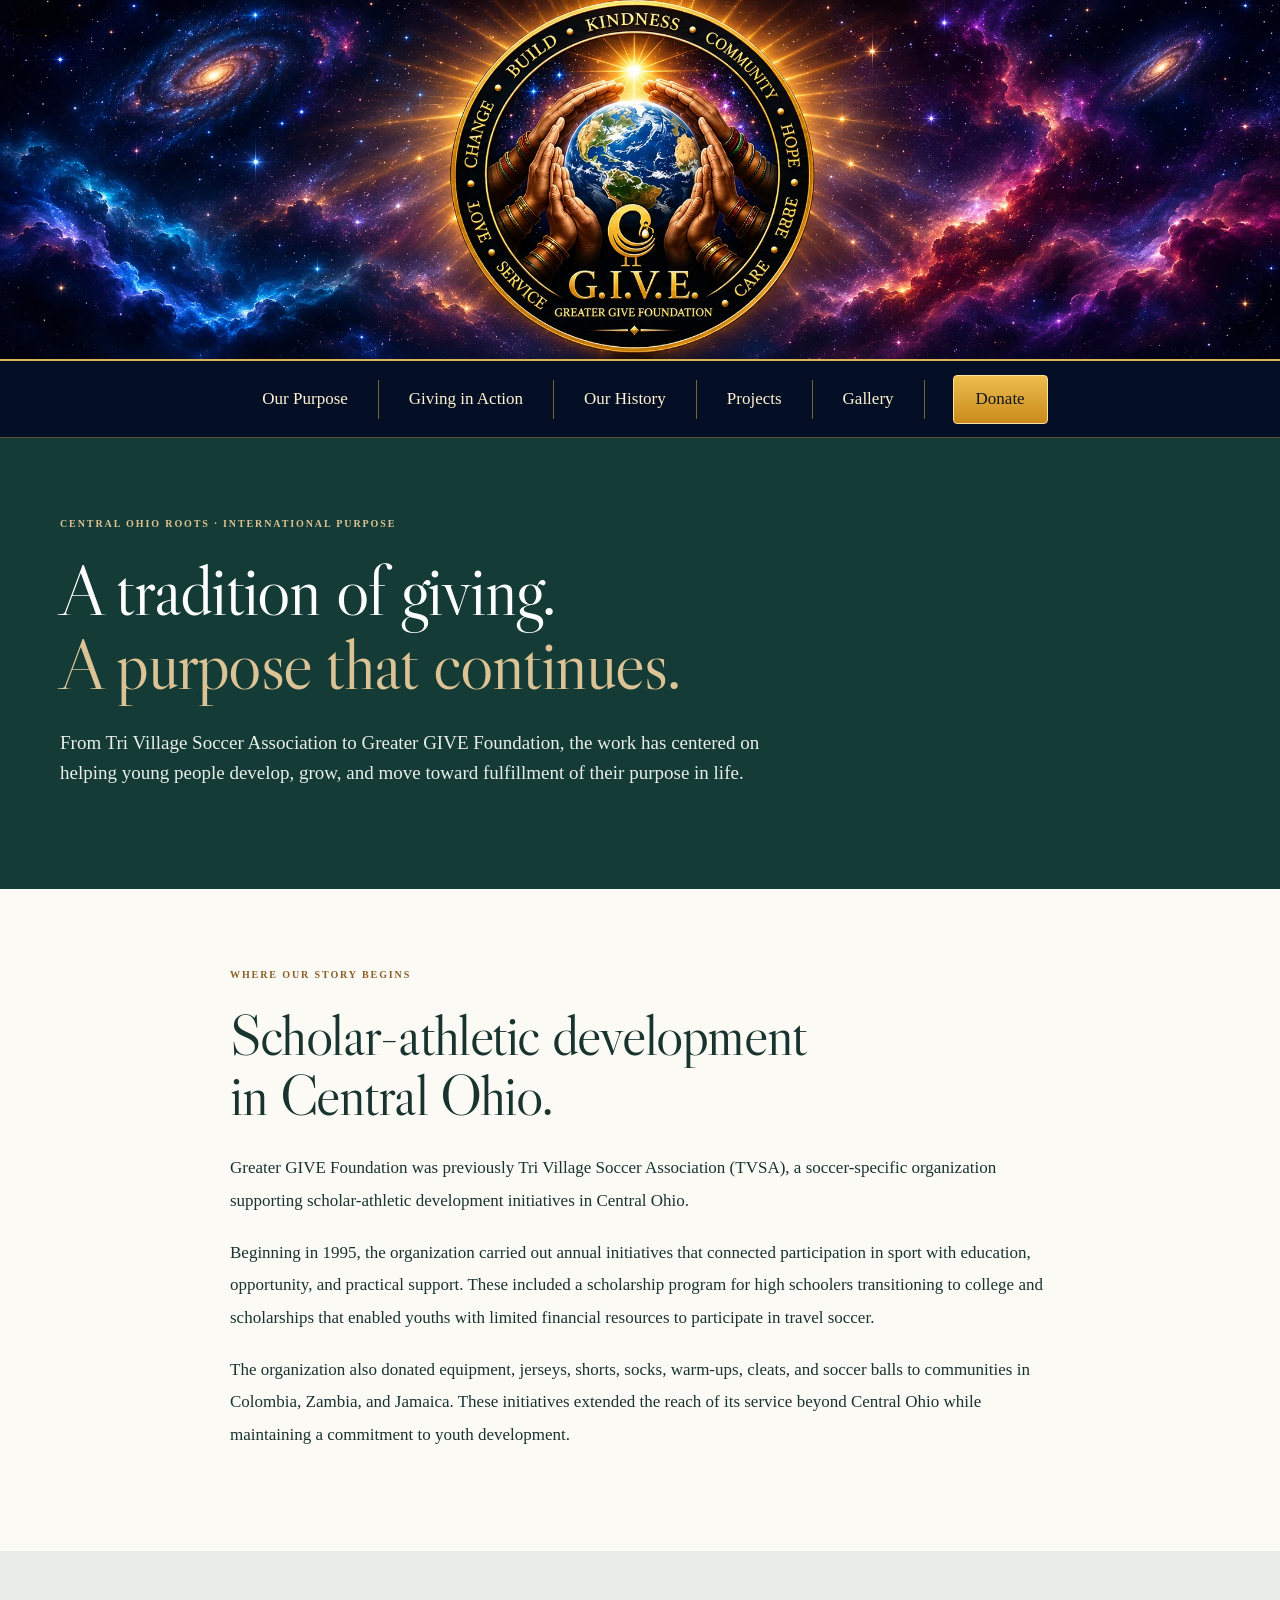
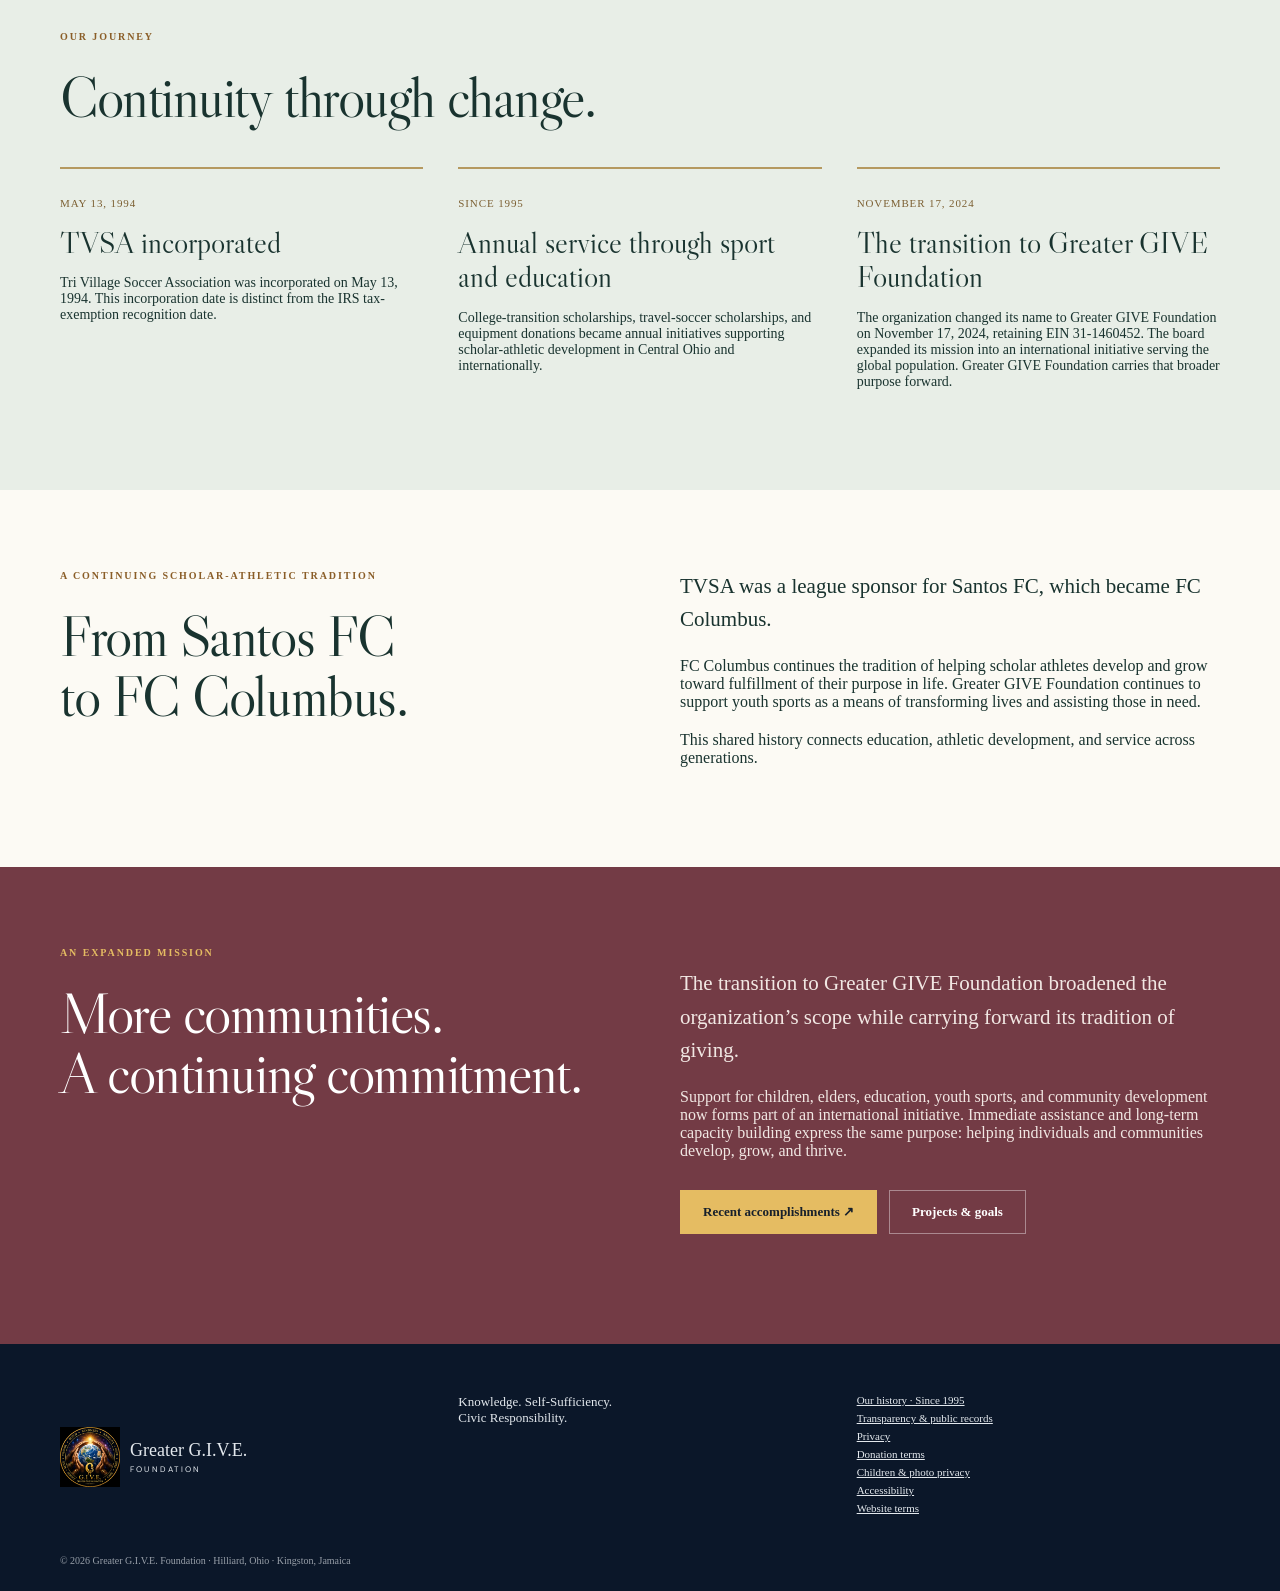
==== commit 180ee22f: "Embed Zeffy donation campaign and update Donate navigation and privacy notices" ====
--- a/our-history.html
+++ b/our-history.html
@@ -1 +1 @@
-<!doctype html><html lang="en"><head><meta charset="utf-8"><meta name="viewport" content="width=device-width,initial-scale=1"><meta name="description" content="The history of Greater GIVE Foundation: Central Ohio roots in Tri Village Soccer Association, a service tradition since 1995, and an expanded international mission in 2024–2025."><title>Our History | Greater GIVE Foundation</title><link rel="icon" href="assets/logo.webp"><link rel="stylesheet" href="assets/style.css"></head><body><a class="skip" href="#history-main">Skip to content</a><header class="cosmic-header" id="site-masthead"><a class="cosmic-art" href="index.html#top" aria-label="Greater GIVE Foundation home"><img src="assets/cosmic-masthead.webp" alt="Greater GIVE Foundation seal: hands embracing Earth, surrounded by a luminous universe of stars and blue and burgundy nebulae" fetchpriority="high"></a><div class="cosmic-nav"><div class="wrap cosmic-nav-inner"><a class="cosmic-name" href="index.html#top">Greater G.I.V.E. Foundation</a><button id="menu" class="menu" aria-expanded="false" aria-controls="navigation">Menu ☰</button><nav id="navigation" aria-label="Main navigation"><a href="index.html#mission">Our Purpose</a><a href="index.html#events">Giving in Action</a><a href="our-history.html">Our History</a><a href="index.html#projects">Projects</a><a href="index.html#gallery">Gallery</a><a class="nav-give" href="index.html#donate">Get Involved</a></nav></div></div></header><main id="history-main"><section class="section history-intro"><div class="wrap"><p class="eyebrow">Central Ohio roots · International purpose</p><h1>A tradition of giving.<br><em>A purpose that continues.</em></h1><p class="large">From Tri Village Soccer Association to Greater GIVE Foundation, the work has centered on helping young people develop, grow, and move toward fulfillment of their purpose in life.</p></div></section><section class="section"><div class="wrap history-prose"><p class="eyebrow">Where our story begins</p><h2>Scholar-athletic development<br>in Central Ohio.</h2><p>Greater GIVE Foundation was previously Tri Village Soccer Association (TVSA), a soccer-specific organization supporting scholar-athletic development initiatives in Central Ohio.</p><p>Beginning in 1995, the organization carried out annual initiatives that connected participation in sport with education, opportunity, and practical support. These included a scholarship program for high schoolers transitioning to college and scholarships that enabled youths with limited financial resources to participate in travel soccer.</p><p>The organization also donated equipment, jerseys, shorts, socks, warm-ups, cleats, and soccer balls to communities in Colombia, Zambia, and Jamaica. These initiatives extended the reach of its service beyond Central Ohio while maintaining a commitment to youth development.</p></div></section><section class="section history-timeline"><div class="wrap"><p class="eyebrow">Our journey</p><h2>Continuity through change.</h2><div class="history-milestones"><article><span>May 13, 1994</span><h3>TVSA incorporated</h3><p>Tri Village Soccer Association was incorporated on May 13, 1994. This incorporation date is distinct from the IRS tax-exemption recognition date.</p></article><article><span>Since 1995</span><h3>Annual service through sport and education</h3><p>College-transition scholarships, travel-soccer scholarships, and equipment donations became annual initiatives supporting scholar-athletic development in Central Ohio and internationally.</p></article><article><span>November 17, 2024</span><h3>The transition to Greater GIVE Foundation</h3><p>The organization changed its name to Greater GIVE Foundation on November 17, 2024, retaining EIN 31-1460452. The board expanded its mission into an international initiative serving the global population. Greater GIVE Foundation carries that broader purpose forward.</p></article></div></div></section><section class="section"><div class="wrap split"><div><p class="eyebrow">A continuing scholar-athletic tradition</p><h2>From Santos FC<br>to FC Columbus.</h2></div><div><p class="large">TVSA was a league sponsor for Santos FC, which became FC Columbus.</p><p>FC Columbus continues the tradition of helping scholar athletes develop and grow toward fulfillment of their purpose in life. Greater GIVE Foundation continues to support youth sports as a means of transforming lives and assisting those in need.</p><p>This shared history connects education, athletic development, and service across generations.</p></div></div></section><section class="section community"><div class="wrap split"><div><p class="eyebrow">An expanded mission</p><h2>More communities.<br>A continuing commitment.</h2></div><div><p class="large">The transition to Greater GIVE Foundation broadened the organization’s scope while carrying forward its tradition of giving.</p><p>Support for children, elders, education, youth sports, and community development now forms part of an international initiative. Immediate assistance and long-term capacity building express the same purpose: helping individuals and communities develop, grow, and thrive.</p><div class="actions"><a class="btn" href="index.html#history">Recent accomplishments ↗</a><a class="btn ghost" href="index.html#projects">Projects &amp; goals</a></div></div></div></section></main><footer><div class="wrap footer-grid"><a class="brand" href="index.html#top"><img src="assets/logo.webp" alt="Greater GIVE Foundation seal"><span>Greater <b>G.I.V.E.</b><small>FOUNDATION</small></span></a><p>Knowledge. Self-Sufficiency.<br>Civic Responsibility.</p><div><a href="our-history.html">Our history · Since 1995</a><a href="transparency.html#status">Transparency &amp; public records</a><a href="transparency.html#privacy">Privacy</a><a href="transparency.html#giving">Donation terms</a><a href="transparency.html#children">Children &amp; photo privacy</a><a href="transparency.html#access">Accessibility</a><a href="transparency.html#terms">Website terms</a></div></div><div class="wrap copyright">© 2026 Greater G.I.V.E. Foundation · Hilliard, Ohio · Kingston, Jamaica</div></footer><script src="assets/history.js" defer></script></body></html>+<!doctype html><html lang="en"><head><meta charset="utf-8"><meta name="viewport" content="width=device-width,initial-scale=1"><meta name="description" content="The history of Greater GIVE Foundation: Central Ohio roots in Tri Village Soccer Association, a service tradition since 1995, and an expanded international mission in 2024–2025."><title>Our History | Greater GIVE Foundation</title><link rel="icon" href="assets/logo.webp"><link rel="stylesheet" href="assets/style.css"></head><body><a class="skip" href="#history-main">Skip to content</a><header class="cosmic-header" id="site-masthead"><a class="cosmic-art" href="index.html#top" aria-label="Greater GIVE Foundation home"><img src="assets/cosmic-masthead.webp" alt="Greater GIVE Foundation seal: hands embracing Earth, surrounded by a luminous universe of stars and blue and burgundy nebulae" fetchpriority="high"></a><div class="cosmic-nav"><div class="wrap cosmic-nav-inner"><a class="cosmic-name" href="index.html#top">Greater G.I.V.E. Foundation</a><button id="menu" class="menu" aria-expanded="false" aria-controls="navigation">Menu ☰</button><nav id="navigation" aria-label="Main navigation"><a href="index.html#mission">Our Purpose</a><a href="index.html#events">Giving in Action</a><a href="our-history.html">Our History</a><a href="index.html#projects">Projects</a><a href="index.html#gallery">Gallery</a><a class="nav-give" href="index.html#donate">Donate</a></nav></div></div></header><main id="history-main"><section class="section history-intro"><div class="wrap"><p class="eyebrow">Central Ohio roots · International purpose</p><h1>A tradition of giving.<br><em>A purpose that continues.</em></h1><p class="large">From Tri Village Soccer Association to Greater GIVE Foundation, the work has centered on helping young people develop, grow, and move toward fulfillment of their purpose in life.</p></div></section><section class="section"><div class="wrap history-prose"><p class="eyebrow">Where our story begins</p><h2>Scholar-athletic development<br>in Central Ohio.</h2><p>Greater GIVE Foundation was previously Tri Village Soccer Association (TVSA), a soccer-specific organization supporting scholar-athletic development initiatives in Central Ohio.</p><p>Beginning in 1995, the organization carried out annual initiatives that connected participation in sport with education, opportunity, and practical support. These included a scholarship program for high schoolers transitioning to college and scholarships that enabled youths with limited financial resources to participate in travel soccer.</p><p>The organization also donated equipment, jerseys, shorts, socks, warm-ups, cleats, and soccer balls to communities in Colombia, Zambia, and Jamaica. These initiatives extended the reach of its service beyond Central Ohio while maintaining a commitment to youth development.</p></div></section><section class="section history-timeline"><div class="wrap"><p class="eyebrow">Our journey</p><h2>Continuity through change.</h2><div class="history-milestones"><article><span>May 13, 1994</span><h3>TVSA incorporated</h3><p>Tri Village Soccer Association was incorporated on May 13, 1994. This incorporation date is distinct from the IRS tax-exemption recognition date.</p></article><article><span>Since 1995</span><h3>Annual service through sport and education</h3><p>College-transition scholarships, travel-soccer scholarships, and equipment donations became annual initiatives supporting scholar-athletic development in Central Ohio and internationally.</p></article><article><span>November 17, 2024</span><h3>The transition to Greater GIVE Foundation</h3><p>The organization changed its name to Greater GIVE Foundation on November 17, 2024, retaining EIN 31-1460452. The board expanded its mission into an international initiative serving the global population. Greater GIVE Foundation carries that broader purpose forward.</p></article></div></div></section><section class="section"><div class="wrap split"><div><p class="eyebrow">A continuing scholar-athletic tradition</p><h2>From Santos FC<br>to FC Columbus.</h2></div><div><p class="large">TVSA was a league sponsor for Santos FC, which became FC Columbus.</p><p>FC Columbus continues the tradition of helping scholar athletes develop and grow toward fulfillment of their purpose in life. Greater GIVE Foundation continues to support youth sports as a means of transforming lives and assisting those in need.</p><p>This shared history connects education, athletic development, and service across generations.</p></div></div></section><section class="section community"><div class="wrap split"><div><p class="eyebrow">An expanded mission</p><h2>More communities.<br>A continuing commitment.</h2></div><div><p class="large">The transition to Greater GIVE Foundation broadened the organization’s scope while carrying forward its tradition of giving.</p><p>Support for children, elders, education, youth sports, and community development now forms part of an international initiative. Immediate assistance and long-term capacity building express the same purpose: helping individuals and communities develop, grow, and thrive.</p><div class="actions"><a class="btn" href="index.html#history">Recent accomplishments ↗</a><a class="btn ghost" href="index.html#projects">Projects &amp; goals</a></div></div></div></section></main><footer><div class="wrap footer-grid"><a class="brand" href="index.html#top"><img src="assets/logo.webp" alt="Greater GIVE Foundation seal"><span>Greater <b>G.I.V.E.</b><small>FOUNDATION</small></span></a><p>Knowledge. Self-Sufficiency.<br>Civic Responsibility.</p><div><a href="our-history.html">Our history · Since 1995</a><a href="transparency.html#status">Transparency &amp; public records</a><a href="transparency.html#privacy">Privacy</a><a href="transparency.html#giving">Donation terms</a><a href="transparency.html#children">Children &amp; photo privacy</a><a href="transparency.html#access">Accessibility</a><a href="transparency.html#terms">Website terms</a></div></div><div class="wrap copyright">© 2026 Greater G.I.V.E. Foundation · Hilliard, Ohio · Kingston, Jamaica</div></footer><script src="assets/history.js" defer></script></body></html>
--- a/assets/style.css
+++ b/assets/style.css
@@ -118,3 +118,11 @@
  .cosmic-nav #navigation .nav-give{margin:15px 0 0;text-align:center;padding:13px}
 }
 @media(max-width:380px){.cosmic-nav-inner{padding-inline:16px}.cosmic-name{font-size:15px}}
+
+/* Zeffy campaign integration */
+.zeffy-panel{margin-top:28px;background:#fff;border:1px solid #c9b58e;border-radius:6px;overflow:hidden;min-height:450px}
+.zeffy-fallback-frame{position:relative;overflow:hidden;height:780px;width:100%}
+.zeffy-fallback-frame iframe{position:absolute;border:0;inset:0;width:100%;height:100%}
+.zeffy-help{font-size:16px;margin-top:22px;line-height:1.6}
+.zeffy-help a{font-weight:700;text-underline-offset:4px}
+@media(max-width:760px){.zeffy-fallback-frame{height:900px}.donate-section .note{font-size:14px}}
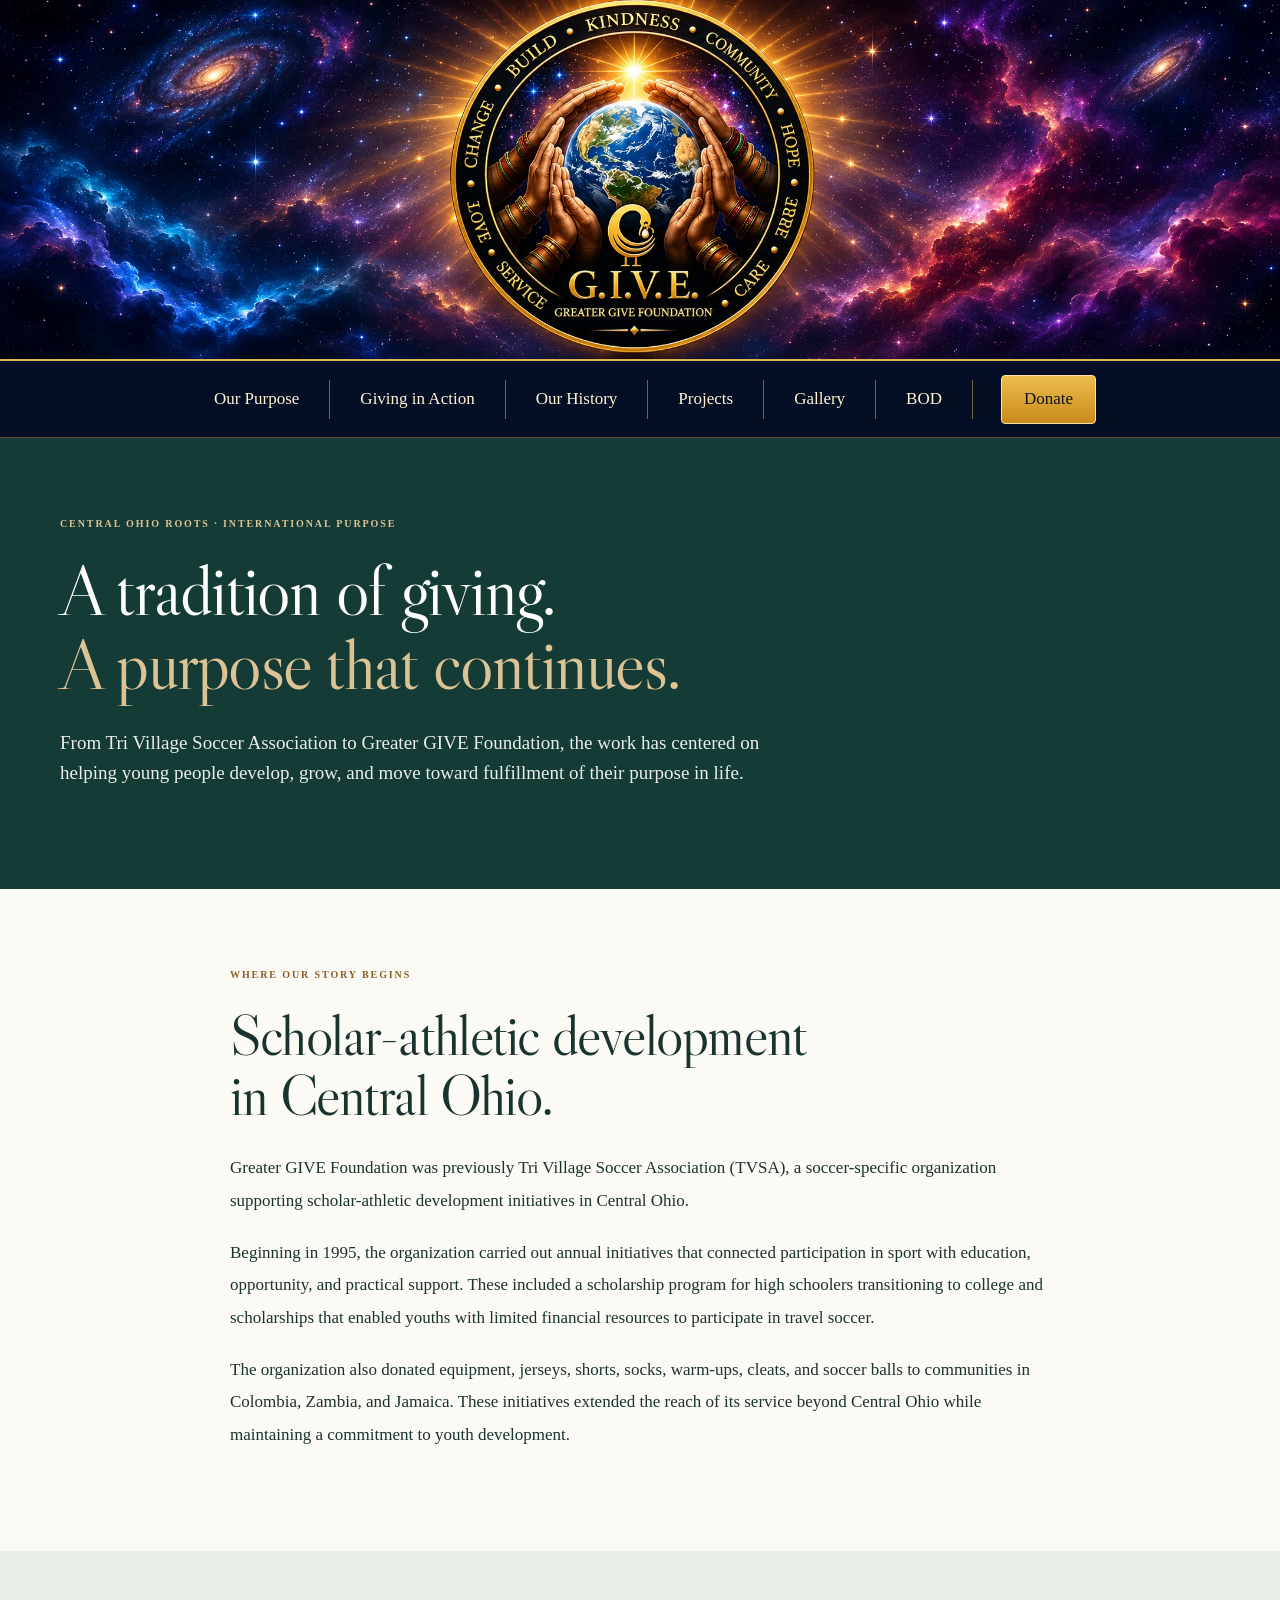
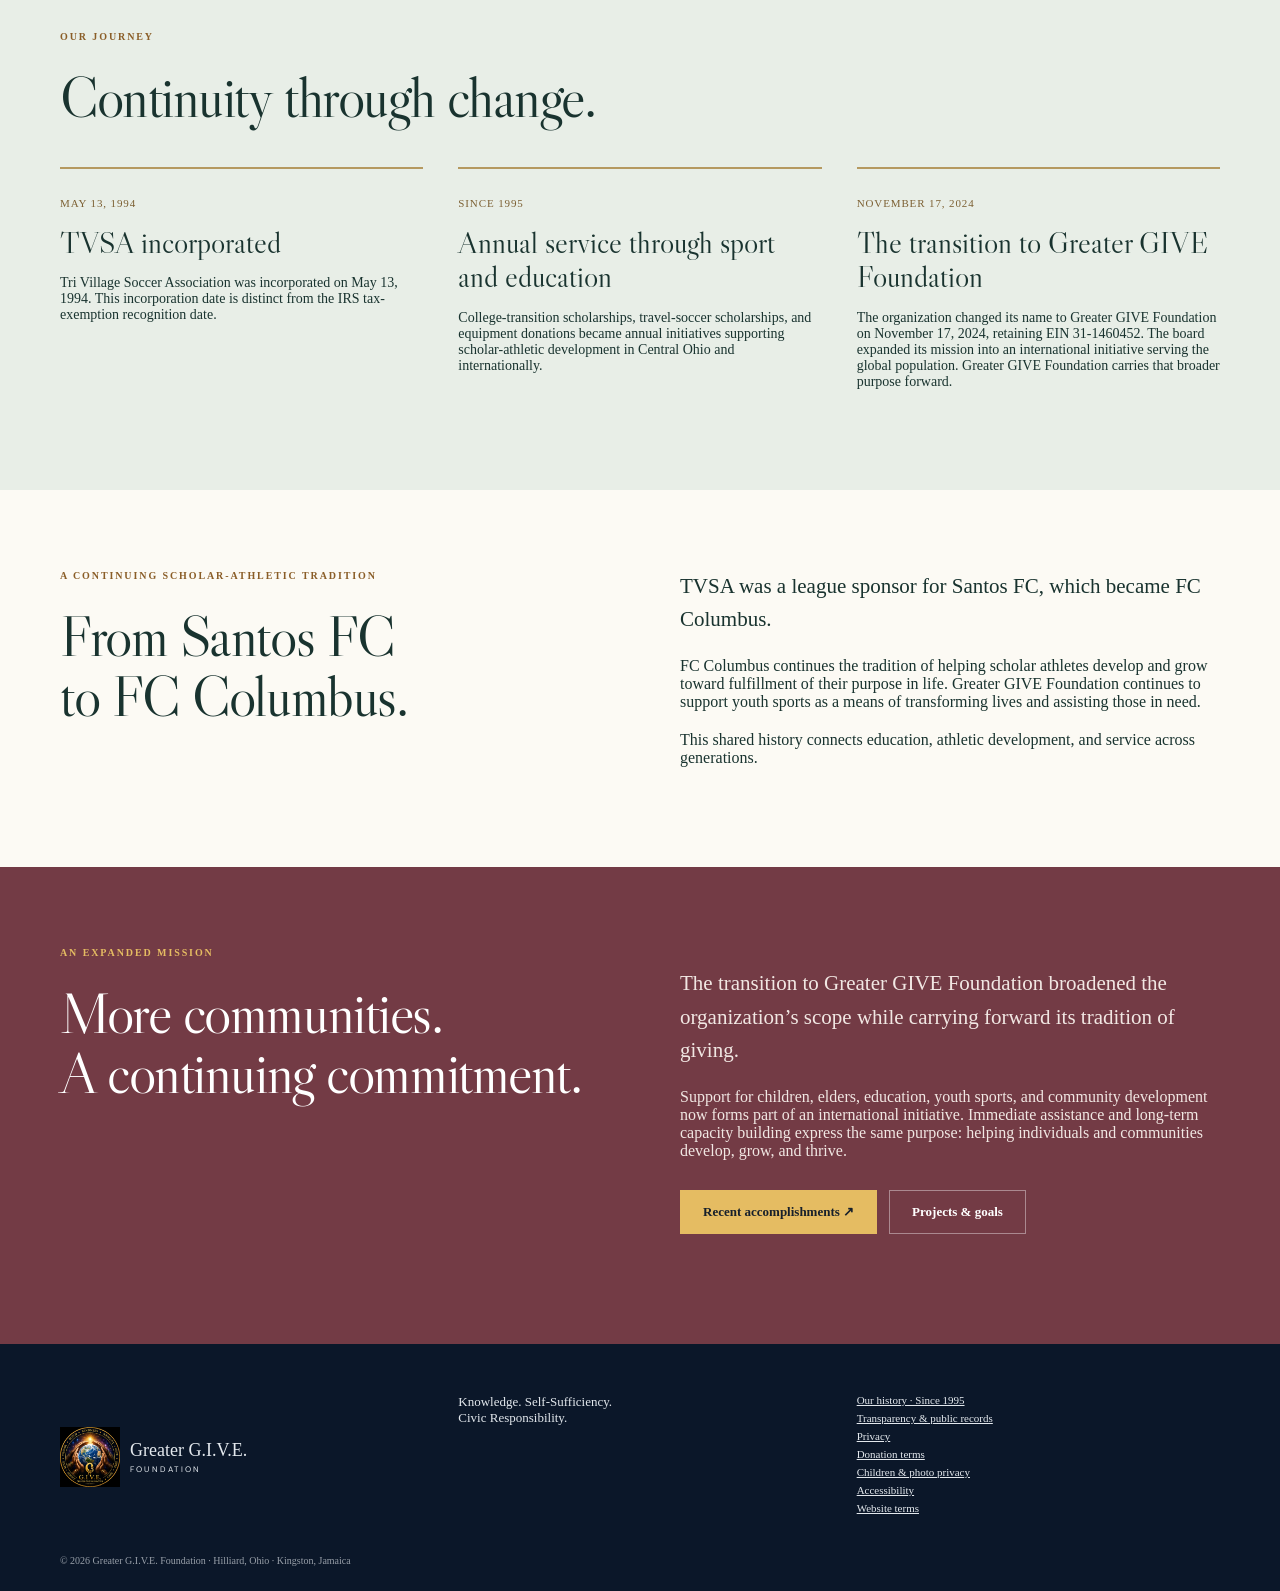
==== commit 5dc7824a: "Add BOD menu link to Board of Directors section" ====
--- a/our-history.html
+++ b/our-history.html
@@ -1 +1 @@
-<!doctype html><html lang="en"><head><meta charset="utf-8"><meta name="viewport" content="width=device-width,initial-scale=1"><meta name="description" content="The history of Greater GIVE Foundation: Central Ohio roots in Tri Village Soccer Association, a service tradition since 1995, and an expanded international mission in 2024–2025."><title>Our History | Greater GIVE Foundation</title><link rel="icon" href="assets/logo.webp"><link rel="stylesheet" href="assets/style.css"></head><body><a class="skip" href="#history-main">Skip to content</a><header class="cosmic-header" id="site-masthead"><a class="cosmic-art" href="index.html#top" aria-label="Greater GIVE Foundation home"><img src="assets/cosmic-masthead.webp" alt="Greater GIVE Foundation seal: hands embracing Earth, surrounded by a luminous universe of stars and blue and burgundy nebulae" fetchpriority="high"></a><div class="cosmic-nav"><div class="wrap cosmic-nav-inner"><a class="cosmic-name" href="index.html#top">Greater G.I.V.E. Foundation</a><button id="menu" class="menu" aria-expanded="false" aria-controls="navigation">Menu ☰</button><nav id="navigation" aria-label="Main navigation"><a href="index.html#mission">Our Purpose</a><a href="index.html#events">Giving in Action</a><a href="our-history.html">Our History</a><a href="index.html#projects">Projects</a><a href="index.html#gallery">Gallery</a><a class="nav-give" href="index.html#donate">Donate</a></nav></div></div></header><main id="history-main"><section class="section history-intro"><div class="wrap"><p class="eyebrow">Central Ohio roots · International purpose</p><h1>A tradition of giving.<br><em>A purpose that continues.</em></h1><p class="large">From Tri Village Soccer Association to Greater GIVE Foundation, the work has centered on helping young people develop, grow, and move toward fulfillment of their purpose in life.</p></div></section><section class="section"><div class="wrap history-prose"><p class="eyebrow">Where our story begins</p><h2>Scholar-athletic development<br>in Central Ohio.</h2><p>Greater GIVE Foundation was previously Tri Village Soccer Association (TVSA), a soccer-specific organization supporting scholar-athletic development initiatives in Central Ohio.</p><p>Beginning in 1995, the organization carried out annual initiatives that connected participation in sport with education, opportunity, and practical support. These included a scholarship program for high schoolers transitioning to college and scholarships that enabled youths with limited financial resources to participate in travel soccer.</p><p>The organization also donated equipment, jerseys, shorts, socks, warm-ups, cleats, and soccer balls to communities in Colombia, Zambia, and Jamaica. These initiatives extended the reach of its service beyond Central Ohio while maintaining a commitment to youth development.</p></div></section><section class="section history-timeline"><div class="wrap"><p class="eyebrow">Our journey</p><h2>Continuity through change.</h2><div class="history-milestones"><article><span>May 13, 1994</span><h3>TVSA incorporated</h3><p>Tri Village Soccer Association was incorporated on May 13, 1994. This incorporation date is distinct from the IRS tax-exemption recognition date.</p></article><article><span>Since 1995</span><h3>Annual service through sport and education</h3><p>College-transition scholarships, travel-soccer scholarships, and equipment donations became annual initiatives supporting scholar-athletic development in Central Ohio and internationally.</p></article><article><span>November 17, 2024</span><h3>The transition to Greater GIVE Foundation</h3><p>The organization changed its name to Greater GIVE Foundation on November 17, 2024, retaining EIN 31-1460452. The board expanded its mission into an international initiative serving the global population. Greater GIVE Foundation carries that broader purpose forward.</p></article></div></div></section><section class="section"><div class="wrap split"><div><p class="eyebrow">A continuing scholar-athletic tradition</p><h2>From Santos FC<br>to FC Columbus.</h2></div><div><p class="large">TVSA was a league sponsor for Santos FC, which became FC Columbus.</p><p>FC Columbus continues the tradition of helping scholar athletes develop and grow toward fulfillment of their purpose in life. Greater GIVE Foundation continues to support youth sports as a means of transforming lives and assisting those in need.</p><p>This shared history connects education, athletic development, and service across generations.</p></div></div></section><section class="section community"><div class="wrap split"><div><p class="eyebrow">An expanded mission</p><h2>More communities.<br>A continuing commitment.</h2></div><div><p class="large">The transition to Greater GIVE Foundation broadened the organization’s scope while carrying forward its tradition of giving.</p><p>Support for children, elders, education, youth sports, and community development now forms part of an international initiative. Immediate assistance and long-term capacity building express the same purpose: helping individuals and communities develop, grow, and thrive.</p><div class="actions"><a class="btn" href="index.html#history">Recent accomplishments ↗</a><a class="btn ghost" href="index.html#projects">Projects &amp; goals</a></div></div></div></section></main><footer><div class="wrap footer-grid"><a class="brand" href="index.html#top"><img src="assets/logo.webp" alt="Greater GIVE Foundation seal"><span>Greater <b>G.I.V.E.</b><small>FOUNDATION</small></span></a><p>Knowledge. Self-Sufficiency.<br>Civic Responsibility.</p><div><a href="our-history.html">Our history · Since 1995</a><a href="transparency.html#status">Transparency &amp; public records</a><a href="transparency.html#privacy">Privacy</a><a href="transparency.html#giving">Donation terms</a><a href="transparency.html#children">Children &amp; photo privacy</a><a href="transparency.html#access">Accessibility</a><a href="transparency.html#terms">Website terms</a></div></div><div class="wrap copyright">© 2026 Greater G.I.V.E. Foundation · Hilliard, Ohio · Kingston, Jamaica</div></footer><script src="assets/history.js" defer></script></body></html>+<!doctype html><html lang="en"><head><meta charset="utf-8"><meta name="viewport" content="width=device-width,initial-scale=1"><meta name="description" content="The history of Greater GIVE Foundation: Central Ohio roots in Tri Village Soccer Association, a service tradition since 1995, and an expanded international mission in 2024–2025."><title>Our History | Greater GIVE Foundation</title><link rel="icon" href="assets/logo.webp"><link rel="stylesheet" href="assets/style.css"></head><body><a class="skip" href="#history-main">Skip to content</a><header class="cosmic-header" id="site-masthead"><a class="cosmic-art" href="index.html#top" aria-label="Greater GIVE Foundation home"><img src="assets/cosmic-masthead.webp" alt="Greater GIVE Foundation seal: hands embracing Earth, surrounded by a luminous universe of stars and blue and burgundy nebulae" fetchpriority="high"></a><div class="cosmic-nav"><div class="wrap cosmic-nav-inner"><a class="cosmic-name" href="index.html#top">Greater G.I.V.E. Foundation</a><button id="menu" class="menu" aria-expanded="false" aria-controls="navigation">Menu ☰</button><nav id="navigation" aria-label="Main navigation"><a href="index.html#mission">Our Purpose</a><a href="index.html#events">Giving in Action</a><a href="our-history.html">Our History</a><a href="index.html#projects">Projects</a><a href="index.html#gallery">Gallery</a><a href="index.html#leadership" aria-label="BOD — Board of Directors">BOD</a><a class="nav-give" href="index.html#donate">Donate</a></nav></div></div></header><main id="history-main"><section class="section history-intro"><div class="wrap"><p class="eyebrow">Central Ohio roots · International purpose</p><h1>A tradition of giving.<br><em>A purpose that continues.</em></h1><p class="large">From Tri Village Soccer Association to Greater GIVE Foundation, the work has centered on helping young people develop, grow, and move toward fulfillment of their purpose in life.</p></div></section><section class="section"><div class="wrap history-prose"><p class="eyebrow">Where our story begins</p><h2>Scholar-athletic development<br>in Central Ohio.</h2><p>Greater GIVE Foundation was previously Tri Village Soccer Association (TVSA), a soccer-specific organization supporting scholar-athletic development initiatives in Central Ohio.</p><p>Beginning in 1995, the organization carried out annual initiatives that connected participation in sport with education, opportunity, and practical support. These included a scholarship program for high schoolers transitioning to college and scholarships that enabled youths with limited financial resources to participate in travel soccer.</p><p>The organization also donated equipment, jerseys, shorts, socks, warm-ups, cleats, and soccer balls to communities in Colombia, Zambia, and Jamaica. These initiatives extended the reach of its service beyond Central Ohio while maintaining a commitment to youth development.</p></div></section><section class="section history-timeline"><div class="wrap"><p class="eyebrow">Our journey</p><h2>Continuity through change.</h2><div class="history-milestones"><article><span>May 13, 1994</span><h3>TVSA incorporated</h3><p>Tri Village Soccer Association was incorporated on May 13, 1994. This incorporation date is distinct from the IRS tax-exemption recognition date.</p></article><article><span>Since 1995</span><h3>Annual service through sport and education</h3><p>College-transition scholarships, travel-soccer scholarships, and equipment donations became annual initiatives supporting scholar-athletic development in Central Ohio and internationally.</p></article><article><span>November 17, 2024</span><h3>The transition to Greater GIVE Foundation</h3><p>The organization changed its name to Greater GIVE Foundation on November 17, 2024, retaining EIN 31-1460452. The board expanded its mission into an international initiative serving the global population. Greater GIVE Foundation carries that broader purpose forward.</p></article></div></div></section><section class="section"><div class="wrap split"><div><p class="eyebrow">A continuing scholar-athletic tradition</p><h2>From Santos FC<br>to FC Columbus.</h2></div><div><p class="large">TVSA was a league sponsor for Santos FC, which became FC Columbus.</p><p>FC Columbus continues the tradition of helping scholar athletes develop and grow toward fulfillment of their purpose in life. Greater GIVE Foundation continues to support youth sports as a means of transforming lives and assisting those in need.</p><p>This shared history connects education, athletic development, and service across generations.</p></div></div></section><section class="section community"><div class="wrap split"><div><p class="eyebrow">An expanded mission</p><h2>More communities.<br>A continuing commitment.</h2></div><div><p class="large">The transition to Greater GIVE Foundation broadened the organization’s scope while carrying forward its tradition of giving.</p><p>Support for children, elders, education, youth sports, and community development now forms part of an international initiative. Immediate assistance and long-term capacity building express the same purpose: helping individuals and communities develop, grow, and thrive.</p><div class="actions"><a class="btn" href="index.html#history">Recent accomplishments ↗</a><a class="btn ghost" href="index.html#projects">Projects &amp; goals</a></div></div></div></section></main><footer><div class="wrap footer-grid"><a class="brand" href="index.html#top"><img src="assets/logo.webp" alt="Greater GIVE Foundation seal"><span>Greater <b>G.I.V.E.</b><small>FOUNDATION</small></span></a><p>Knowledge. Self-Sufficiency.<br>Civic Responsibility.</p><div><a href="our-history.html">Our history · Since 1995</a><a href="transparency.html#status">Transparency &amp; public records</a><a href="transparency.html#privacy">Privacy</a><a href="transparency.html#giving">Donation terms</a><a href="transparency.html#children">Children &amp; photo privacy</a><a href="transparency.html#access">Accessibility</a><a href="transparency.html#terms">Website terms</a></div></div><div class="wrap copyright">© 2026 Greater G.I.V.E. Foundation · Hilliard, Ohio · Kingston, Jamaica</div></footer><script src="assets/history.js" defer></script></body></html>
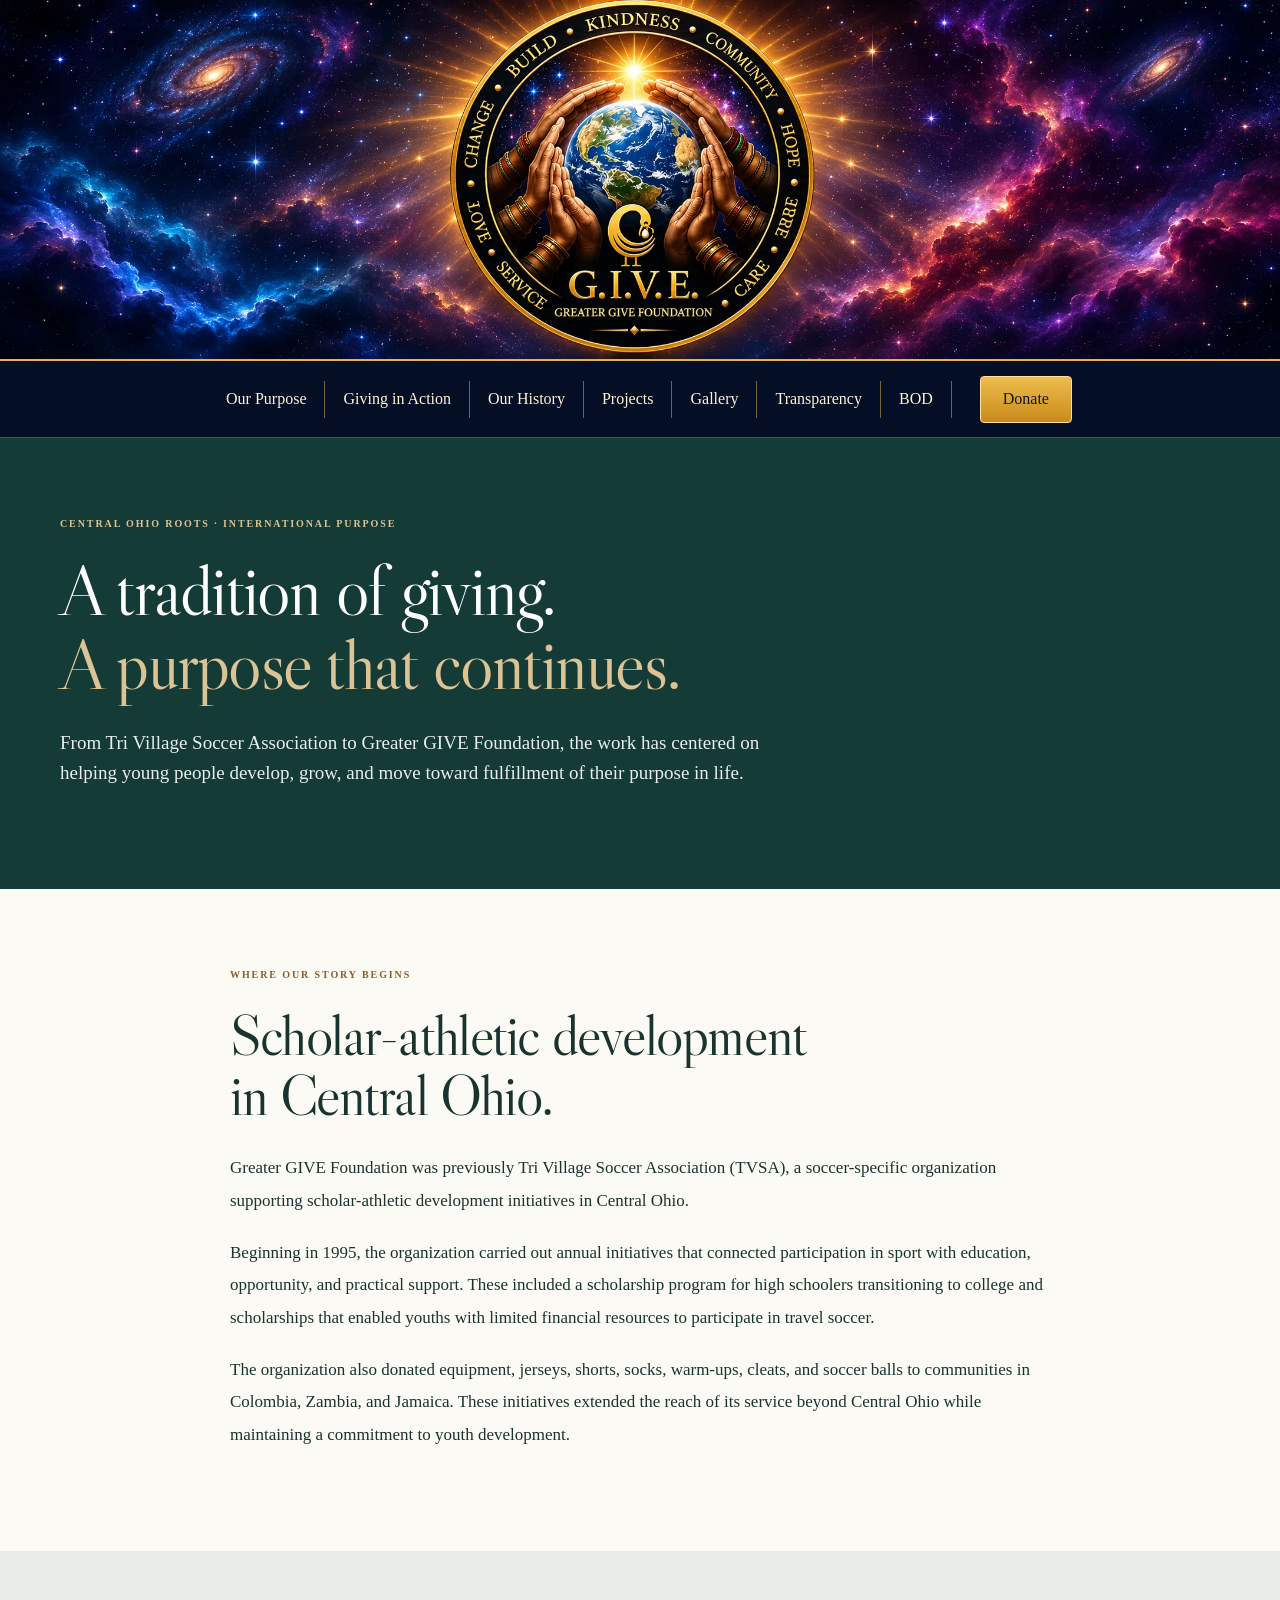
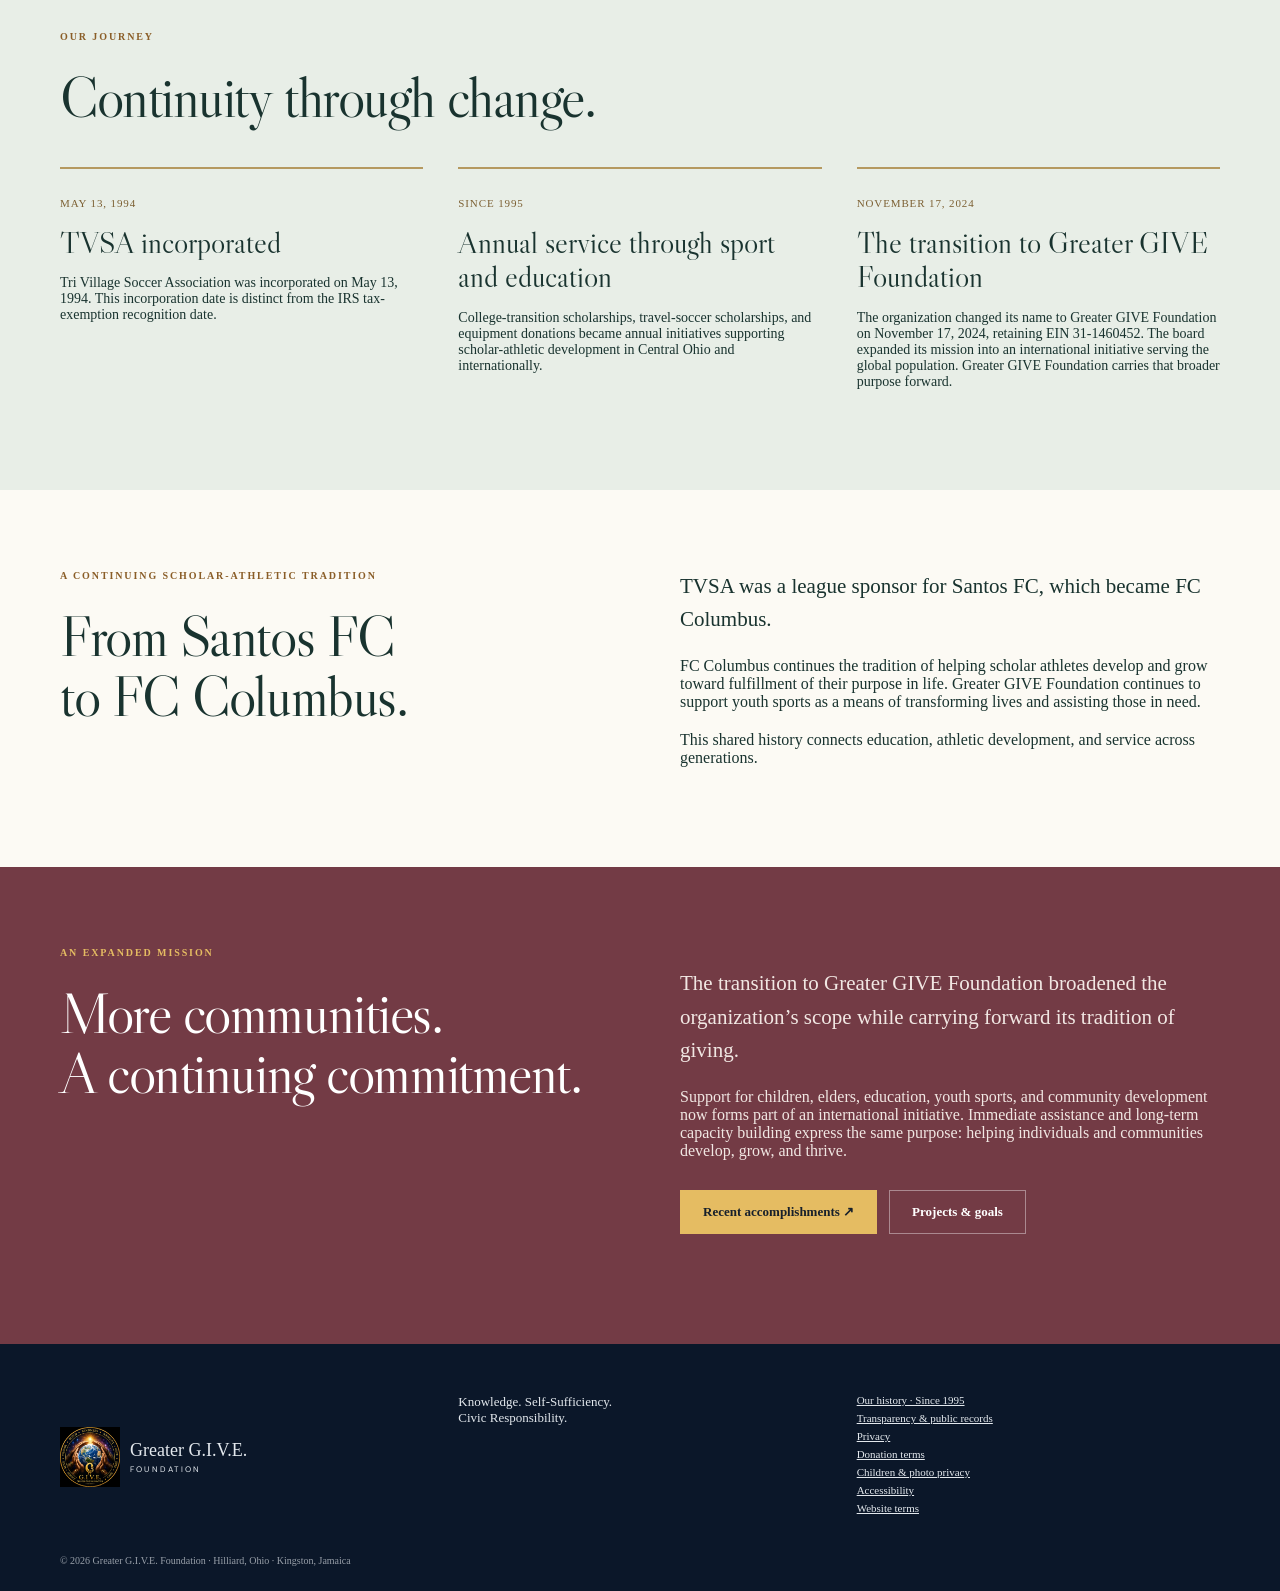
==== commit 34b6c40c: "Add Transparency navigation and clear registration disclosures" ====
--- a/our-history.html
+++ b/our-history.html
@@ -1 +1 @@
-<!doctype html><html lang="en"><head><meta charset="utf-8"><meta name="viewport" content="width=device-width,initial-scale=1"><meta name="description" content="The history of Greater GIVE Foundation: Central Ohio roots in Tri Village Soccer Association, a service tradition since 1995, and an expanded international mission in 2024–2025."><title>Our History | Greater GIVE Foundation</title><link rel="icon" href="assets/logo.webp"><link rel="stylesheet" href="assets/style.css"></head><body><a class="skip" href="#history-main">Skip to content</a><header class="cosmic-header" id="site-masthead"><a class="cosmic-art" href="index.html#top" aria-label="Greater GIVE Foundation home"><img src="assets/cosmic-masthead.webp" alt="Greater GIVE Foundation seal: hands embracing Earth, surrounded by a luminous universe of stars and blue and burgundy nebulae" fetchpriority="high"></a><div class="cosmic-nav"><div class="wrap cosmic-nav-inner"><a class="cosmic-name" href="index.html#top">Greater G.I.V.E. Foundation</a><button id="menu" class="menu" aria-expanded="false" aria-controls="navigation">Menu ☰</button><nav id="navigation" aria-label="Main navigation"><a href="index.html#mission">Our Purpose</a><a href="index.html#events">Giving in Action</a><a href="our-history.html">Our History</a><a href="index.html#projects">Projects</a><a href="index.html#gallery">Gallery</a><a href="index.html#leadership" aria-label="BOD — Board of Directors">BOD</a><a class="nav-give" href="index.html#donate">Donate</a></nav></div></div></header><main id="history-main"><section class="section history-intro"><div class="wrap"><p class="eyebrow">Central Ohio roots · International purpose</p><h1>A tradition of giving.<br><em>A purpose that continues.</em></h1><p class="large">From Tri Village Soccer Association to Greater GIVE Foundation, the work has centered on helping young people develop, grow, and move toward fulfillment of their purpose in life.</p></div></section><section class="section"><div class="wrap history-prose"><p class="eyebrow">Where our story begins</p><h2>Scholar-athletic development<br>in Central Ohio.</h2><p>Greater GIVE Foundation was previously Tri Village Soccer Association (TVSA), a soccer-specific organization supporting scholar-athletic development initiatives in Central Ohio.</p><p>Beginning in 1995, the organization carried out annual initiatives that connected participation in sport with education, opportunity, and practical support. These included a scholarship program for high schoolers transitioning to college and scholarships that enabled youths with limited financial resources to participate in travel soccer.</p><p>The organization also donated equipment, jerseys, shorts, socks, warm-ups, cleats, and soccer balls to communities in Colombia, Zambia, and Jamaica. These initiatives extended the reach of its service beyond Central Ohio while maintaining a commitment to youth development.</p></div></section><section class="section history-timeline"><div class="wrap"><p class="eyebrow">Our journey</p><h2>Continuity through change.</h2><div class="history-milestones"><article><span>May 13, 1994</span><h3>TVSA incorporated</h3><p>Tri Village Soccer Association was incorporated on May 13, 1994. This incorporation date is distinct from the IRS tax-exemption recognition date.</p></article><article><span>Since 1995</span><h3>Annual service through sport and education</h3><p>College-transition scholarships, travel-soccer scholarships, and equipment donations became annual initiatives supporting scholar-athletic development in Central Ohio and internationally.</p></article><article><span>November 17, 2024</span><h3>The transition to Greater GIVE Foundation</h3><p>The organization changed its name to Greater GIVE Foundation on November 17, 2024, retaining EIN 31-1460452. The board expanded its mission into an international initiative serving the global population. Greater GIVE Foundation carries that broader purpose forward.</p></article></div></div></section><section class="section"><div class="wrap split"><div><p class="eyebrow">A continuing scholar-athletic tradition</p><h2>From Santos FC<br>to FC Columbus.</h2></div><div><p class="large">TVSA was a league sponsor for Santos FC, which became FC Columbus.</p><p>FC Columbus continues the tradition of helping scholar athletes develop and grow toward fulfillment of their purpose in life. Greater GIVE Foundation continues to support youth sports as a means of transforming lives and assisting those in need.</p><p>This shared history connects education, athletic development, and service across generations.</p></div></div></section><section class="section community"><div class="wrap split"><div><p class="eyebrow">An expanded mission</p><h2>More communities.<br>A continuing commitment.</h2></div><div><p class="large">The transition to Greater GIVE Foundation broadened the organization’s scope while carrying forward its tradition of giving.</p><p>Support for children, elders, education, youth sports, and community development now forms part of an international initiative. Immediate assistance and long-term capacity building express the same purpose: helping individuals and communities develop, grow, and thrive.</p><div class="actions"><a class="btn" href="index.html#history">Recent accomplishments ↗</a><a class="btn ghost" href="index.html#projects">Projects &amp; goals</a></div></div></div></section></main><footer><div class="wrap footer-grid"><a class="brand" href="index.html#top"><img src="assets/logo.webp" alt="Greater GIVE Foundation seal"><span>Greater <b>G.I.V.E.</b><small>FOUNDATION</small></span></a><p>Knowledge. Self-Sufficiency.<br>Civic Responsibility.</p><div><a href="our-history.html">Our history · Since 1995</a><a href="transparency.html#status">Transparency &amp; public records</a><a href="transparency.html#privacy">Privacy</a><a href="transparency.html#giving">Donation terms</a><a href="transparency.html#children">Children &amp; photo privacy</a><a href="transparency.html#access">Accessibility</a><a href="transparency.html#terms">Website terms</a></div></div><div class="wrap copyright">© 2026 Greater G.I.V.E. Foundation · Hilliard, Ohio · Kingston, Jamaica</div></footer><script src="assets/history.js" defer></script></body></html>+<!doctype html><html lang="en"><head><meta charset="utf-8"><meta name="viewport" content="width=device-width,initial-scale=1"><meta name="description" content="The history of Greater GIVE Foundation: Central Ohio roots in Tri Village Soccer Association, a service tradition since 1995, and an expanded international mission in 2024–2025."><title>Our History | Greater GIVE Foundation</title><link rel="icon" href="assets/logo.webp"><link rel="stylesheet" href="assets/style.css"><link rel="stylesheet" href="assets/accountability.css"></head><body><a class="skip" href="#history-main">Skip to content</a><header class="cosmic-header" id="site-masthead"><a class="cosmic-art" href="index.html#top" aria-label="Greater GIVE Foundation home"><img src="assets/cosmic-masthead.webp" alt="Greater GIVE Foundation seal: hands embracing Earth, surrounded by a luminous universe of stars and blue and burgundy nebulae" fetchpriority="high"></a><div class="cosmic-nav"><div class="wrap cosmic-nav-inner"><a class="cosmic-name" href="index.html#top">Greater G.I.V.E. Foundation</a><button id="menu" class="menu" aria-expanded="false" aria-controls="navigation">Menu ☰</button><nav id="navigation" aria-label="Main navigation"><a href="index.html#mission">Our Purpose</a><a href="index.html#events">Giving in Action</a><a href="our-history.html">Our History</a><a href="index.html#projects">Projects</a><a href="index.html#gallery">Gallery</a><a href="transparency.html">Transparency</a><a href="index.html#leadership" aria-label="BOD — Board of Directors">BOD</a><a class="nav-give" href="index.html#donate">Donate</a></nav></div></div></header><main id="history-main"><section class="section history-intro"><div class="wrap"><p class="eyebrow">Central Ohio roots · International purpose</p><h1>A tradition of giving.<br><em>A purpose that continues.</em></h1><p class="large">From Tri Village Soccer Association to Greater GIVE Foundation, the work has centered on helping young people develop, grow, and move toward fulfillment of their purpose in life.</p></div></section><section class="section"><div class="wrap history-prose"><p class="eyebrow">Where our story begins</p><h2>Scholar-athletic development<br>in Central Ohio.</h2><p>Greater GIVE Foundation was previously Tri Village Soccer Association (TVSA), a soccer-specific organization supporting scholar-athletic development initiatives in Central Ohio.</p><p>Beginning in 1995, the organization carried out annual initiatives that connected participation in sport with education, opportunity, and practical support. These included a scholarship program for high schoolers transitioning to college and scholarships that enabled youths with limited financial resources to participate in travel soccer.</p><p>The organization also donated equipment, jerseys, shorts, socks, warm-ups, cleats, and soccer balls to communities in Colombia, Zambia, and Jamaica. These initiatives extended the reach of its service beyond Central Ohio while maintaining a commitment to youth development.</p></div></section><section class="section history-timeline"><div class="wrap"><p class="eyebrow">Our journey</p><h2>Continuity through change.</h2><div class="history-milestones"><article><span>May 13, 1994</span><h3>TVSA incorporated</h3><p>Tri Village Soccer Association was incorporated on May 13, 1994. This incorporation date is distinct from the IRS tax-exemption recognition date.</p></article><article><span>Since 1995</span><h3>Annual service through sport and education</h3><p>College-transition scholarships, travel-soccer scholarships, and equipment donations became annual initiatives supporting scholar-athletic development in Central Ohio and internationally.</p></article><article><span>November 17, 2024</span><h3>The transition to Greater GIVE Foundation</h3><p>The organization changed its name to Greater GIVE Foundation on November 17, 2024, retaining EIN 31-1460452. The board expanded its mission into an international initiative serving the global population. Greater GIVE Foundation carries that broader purpose forward.</p></article></div></div></section><section class="section"><div class="wrap split"><div><p class="eyebrow">A continuing scholar-athletic tradition</p><h2>From Santos FC<br>to FC Columbus.</h2></div><div><p class="large">TVSA was a league sponsor for Santos FC, which became FC Columbus.</p><p>FC Columbus continues the tradition of helping scholar athletes develop and grow toward fulfillment of their purpose in life. Greater GIVE Foundation continues to support youth sports as a means of transforming lives and assisting those in need.</p><p>This shared history connects education, athletic development, and service across generations.</p></div></div></section><section class="section community"><div class="wrap split"><div><p class="eyebrow">An expanded mission</p><h2>More communities.<br>A continuing commitment.</h2></div><div><p class="large">The transition to Greater GIVE Foundation broadened the organization’s scope while carrying forward its tradition of giving.</p><p>Support for children, elders, education, youth sports, and community development now forms part of an international initiative. Immediate assistance and long-term capacity building express the same purpose: helping individuals and communities develop, grow, and thrive.</p><div class="actions"><a class="btn" href="index.html#history">Recent accomplishments ↗</a><a class="btn ghost" href="index.html#projects">Projects &amp; goals</a></div></div></div></section></main><footer><div class="wrap footer-grid"><a class="brand" href="index.html#top"><img src="assets/logo.webp" alt="Greater GIVE Foundation seal"><span>Greater <b>G.I.V.E.</b><small>FOUNDATION</small></span></a><p>Knowledge. Self-Sufficiency.<br>Civic Responsibility.</p><div><a href="our-history.html">Our history · Since 1995</a><a href="transparency.html#status">Transparency &amp; public records</a><a href="transparency.html#privacy">Privacy</a><a href="transparency.html#giving">Donation terms</a><a href="transparency.html#children">Children &amp; photo privacy</a><a href="transparency.html#access">Accessibility</a><a href="transparency.html#terms">Website terms</a></div></div><div class="wrap copyright">© 2026 Greater G.I.V.E. Foundation · Hilliard, Ohio · Kingston, Jamaica</div></footer><script src="assets/history.js" defer></script></body></html>
--- a/assets/accountability.css
+++ b/assets/accountability.css
@@ -0,0 +1,22 @@
+/* Readable accountability disclosures and expanded navigation. */
+.accountability-table{overflow-x:auto;margin:24px 0;border:1px solid #19332f35}
+.accountability-table table{width:100%;border-collapse:collapse;font-size:1rem;line-height:1.65}
+.accountability-table th,.accountability-table td{padding:16px;text-align:left;vertical-align:top;border-bottom:1px solid #19332f25;min-width:180px}
+.accountability-table th{background:#143b35;color:white}
+.accountability-table td:first-child{font-weight:600;width:40%}
+.policy-section p,.policy-section li{font-size:1rem;line-height:1.8}
+.policy-checklist{padding-left:24px}.policy-checklist li{margin-bottom:18px}
+.policy-review-note{font-size:1rem!important;line-height:1.7}
+.giving-disclosure{font-size:1rem;line-height:1.7;padding:18px;border-left:3px solid #8a622b;background:#fff9}
+.cosmic-nav #navigation a{padding-inline:18px;font-size:16px}
+@media(min-width:1001px) and (max-width:1200px){.cosmic-nav #navigation a{padding-inline:12px;font-size:15px}.cosmic-nav #navigation .nav-give{margin-left:14px}}
+@media(max-width:1000px){
+.cosmic-nav-inner{min-height:68px;justify-content:space-between;gap:16px;flex-wrap:wrap;padding-top:12px;padding-bottom:12px}
+.cosmic-name{display:block;font-size:17px}
+.cosmic-nav .menu{display:block;background:transparent;border:1px solid #dcb450;color:#fff3d4;font-size:14px;padding:8px 12px}
+.cosmic-nav #navigation{display:none;width:100%;flex-direction:column;align-items:stretch;gap:0;padding:8px 0}
+.cosmic-nav #navigation.open{display:flex}
+.cosmic-nav #navigation a{font-size:17px;border-right:0;border-bottom:1px solid #dcb45033;padding:13px 0}
+.cosmic-nav #navigation .nav-give{margin:15px 0 0;text-align:center;padding:13px}
+}
+@media(max-width:600px){.accountability-table th,.accountability-table td{min-width:150px;padding:12px}.policy-nav{grid-template-columns:1fr!important}.policy-nav a{font-size:1rem}}
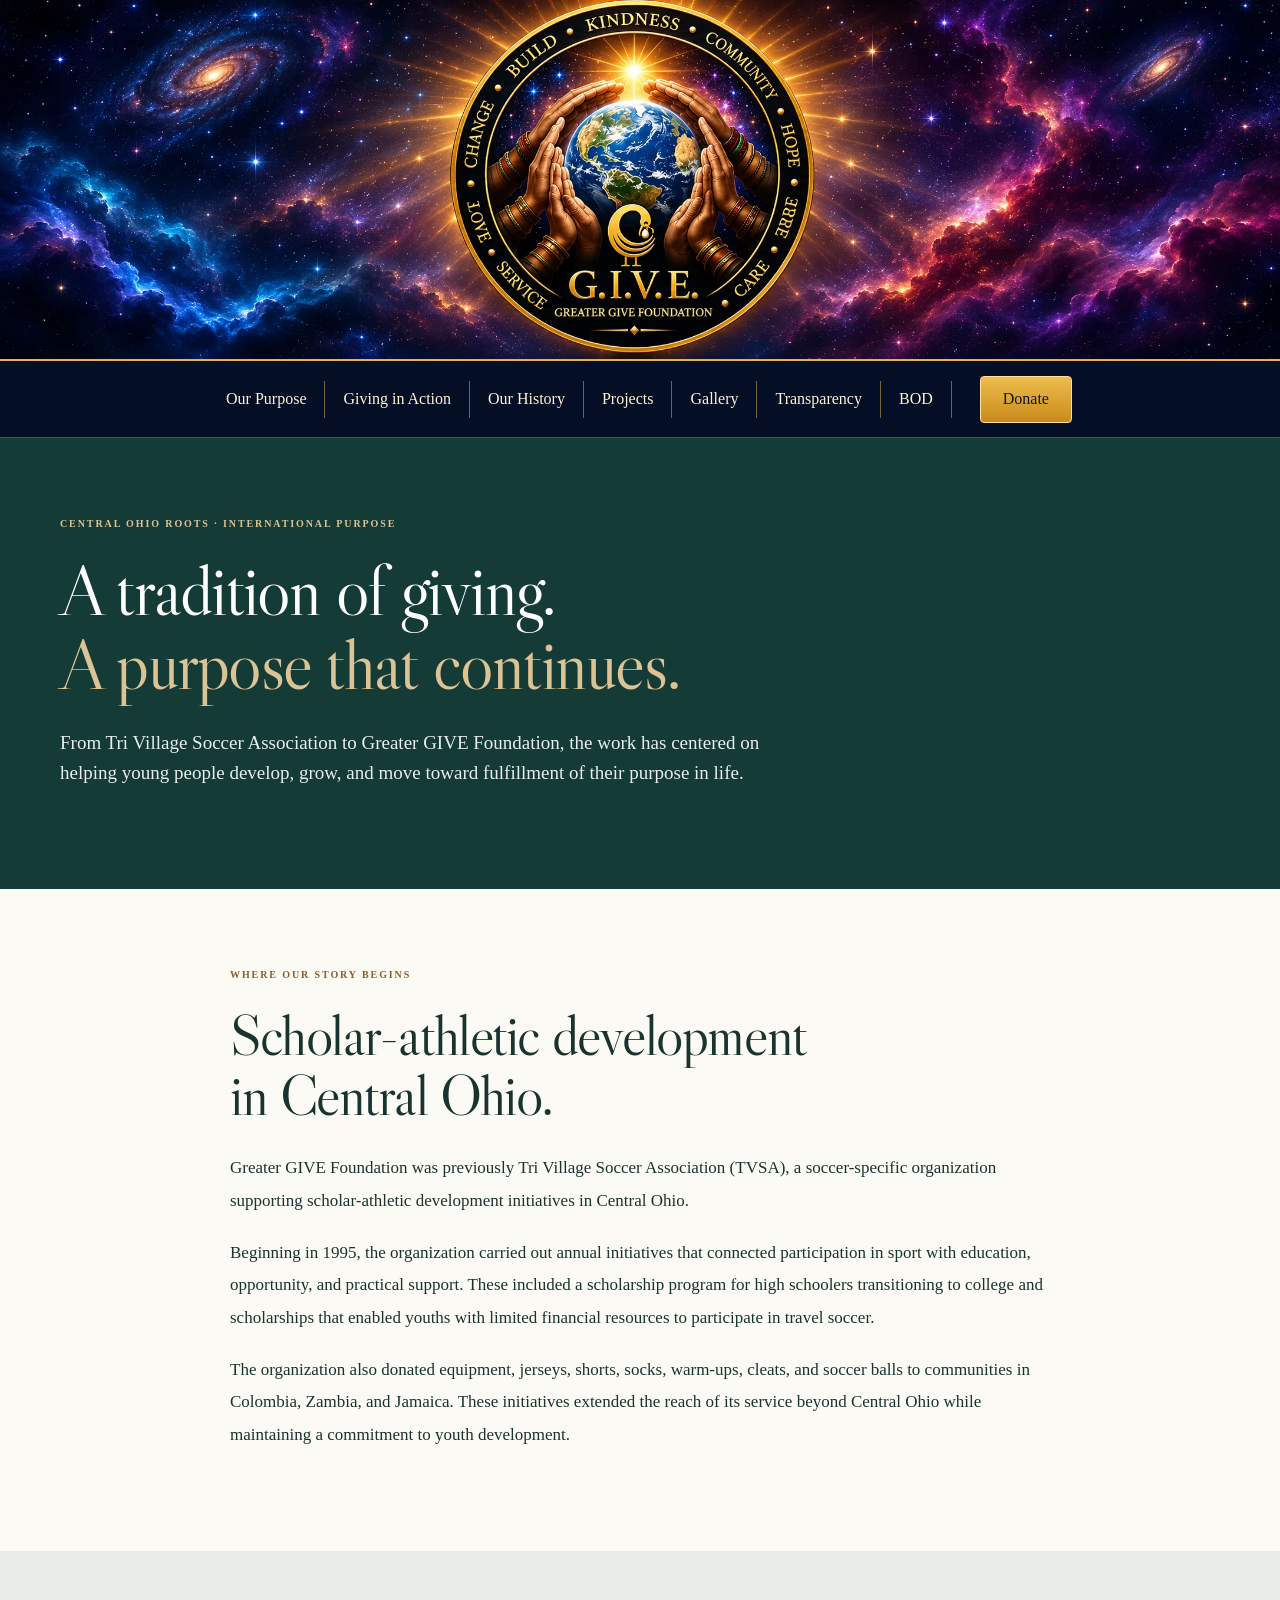
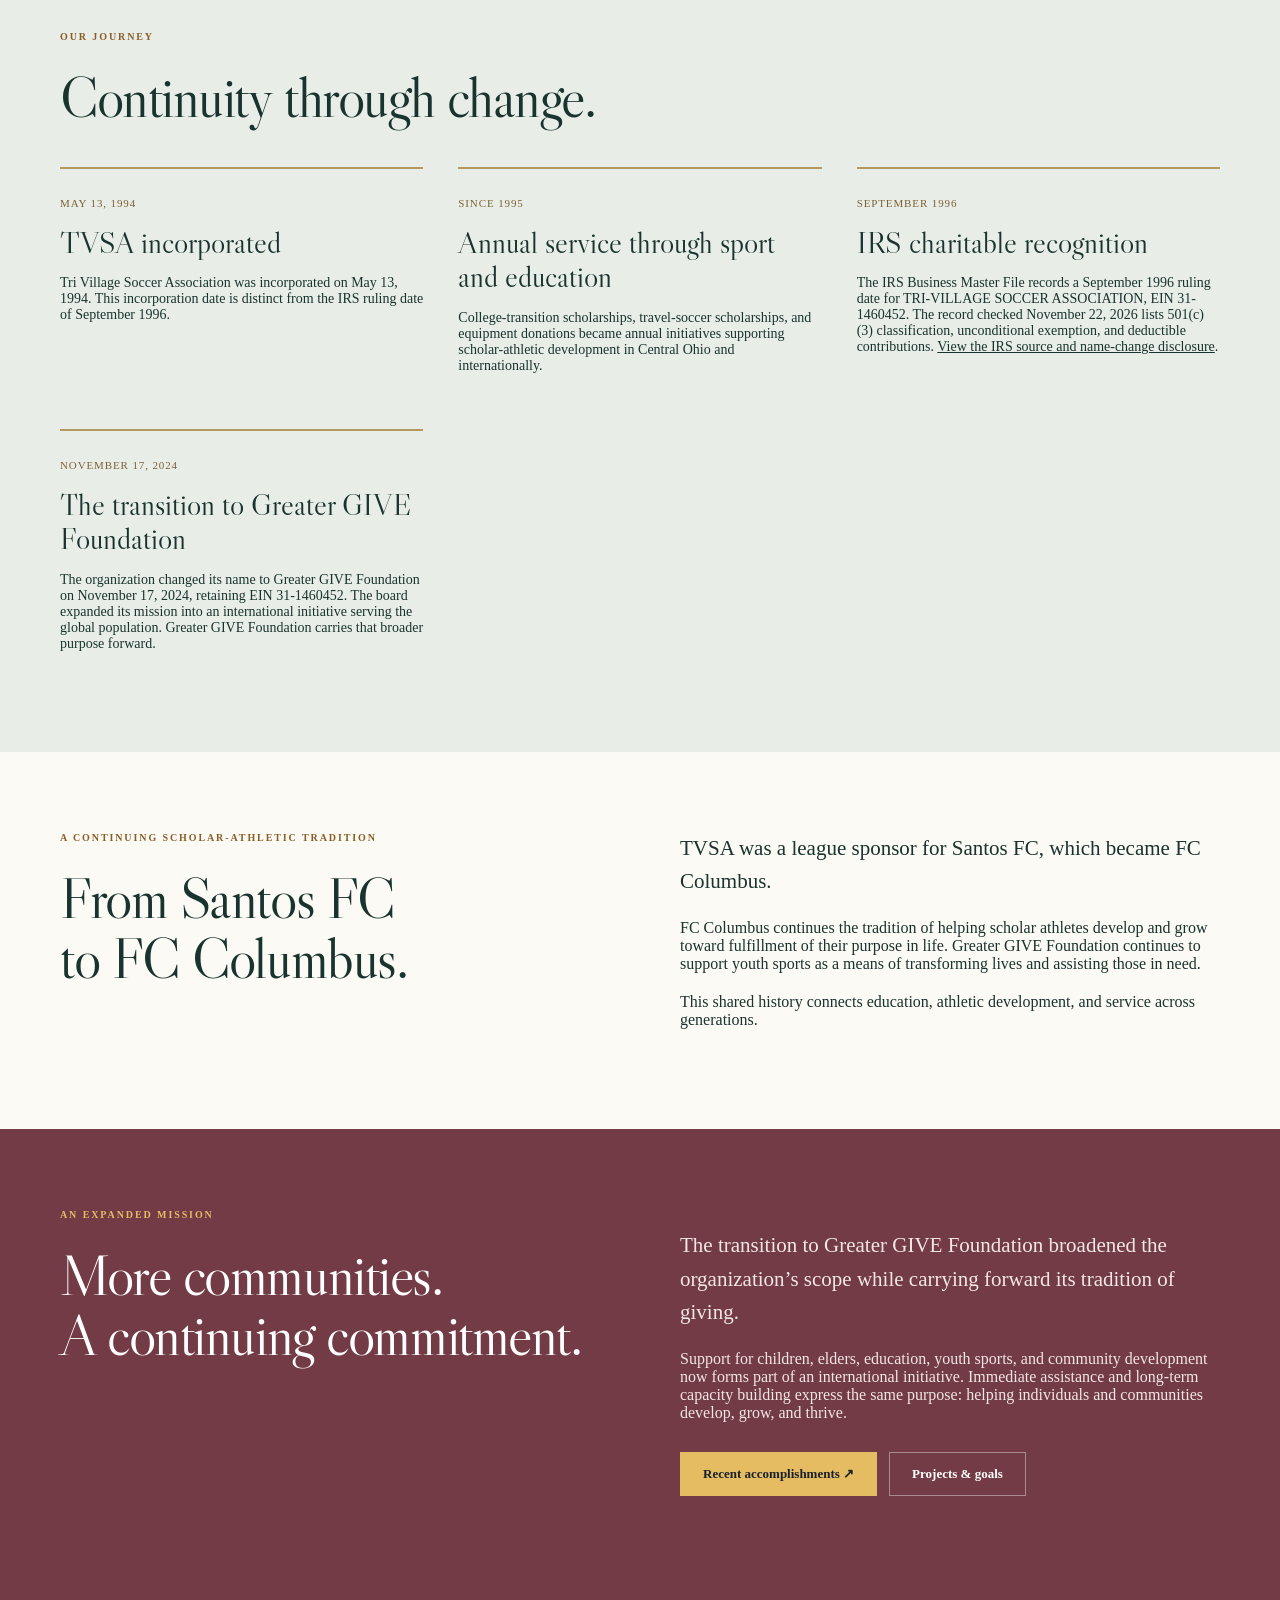
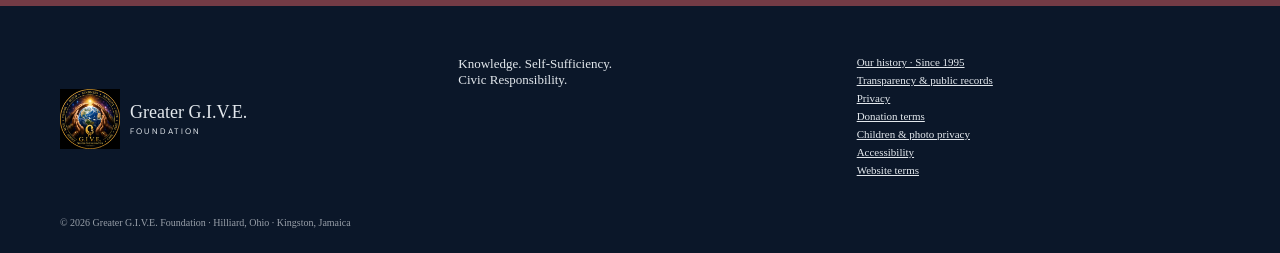
==== commit b3d4e785: "Align IRS ruling date to September 1996 and distinguish incorporation and GGF name change" ====
--- a/our-history.html
+++ b/our-history.html
@@ -1 +1 @@
-<!doctype html><html lang="en"><head><meta charset="utf-8"><meta name="viewport" content="width=device-width,initial-scale=1"><meta name="description" content="The history of Greater GIVE Foundation: Central Ohio roots in Tri Village Soccer Association, a service tradition since 1995, and an expanded international mission in 2024–2025."><title>Our History | Greater GIVE Foundation</title><link rel="icon" href="assets/logo.webp"><link rel="stylesheet" href="assets/style.css"><link rel="stylesheet" href="assets/accountability.css"></head><body><a class="skip" href="#history-main">Skip to content</a><header class="cosmic-header" id="site-masthead"><a class="cosmic-art" href="index.html#top" aria-label="Greater GIVE Foundation home"><img src="assets/cosmic-masthead.webp" alt="Greater GIVE Foundation seal: hands embracing Earth, surrounded by a luminous universe of stars and blue and burgundy nebulae" fetchpriority="high"></a><div class="cosmic-nav"><div class="wrap cosmic-nav-inner"><a class="cosmic-name" href="index.html#top">Greater G.I.V.E. Foundation</a><button id="menu" class="menu" aria-expanded="false" aria-controls="navigation">Menu ☰</button><nav id="navigation" aria-label="Main navigation"><a href="index.html#mission">Our Purpose</a><a href="index.html#events">Giving in Action</a><a href="our-history.html">Our History</a><a href="index.html#projects">Projects</a><a href="index.html#gallery">Gallery</a><a href="transparency.html">Transparency</a><a href="index.html#leadership" aria-label="BOD — Board of Directors">BOD</a><a class="nav-give" href="index.html#donate">Donate</a></nav></div></div></header><main id="history-main"><section class="section history-intro"><div class="wrap"><p class="eyebrow">Central Ohio roots · International purpose</p><h1>A tradition of giving.<br><em>A purpose that continues.</em></h1><p class="large">From Tri Village Soccer Association to Greater GIVE Foundation, the work has centered on helping young people develop, grow, and move toward fulfillment of their purpose in life.</p></div></section><section class="section"><div class="wrap history-prose"><p class="eyebrow">Where our story begins</p><h2>Scholar-athletic development<br>in Central Ohio.</h2><p>Greater GIVE Foundation was previously Tri Village Soccer Association (TVSA), a soccer-specific organization supporting scholar-athletic development initiatives in Central Ohio.</p><p>Beginning in 1995, the organization carried out annual initiatives that connected participation in sport with education, opportunity, and practical support. These included a scholarship program for high schoolers transitioning to college and scholarships that enabled youths with limited financial resources to participate in travel soccer.</p><p>The organization also donated equipment, jerseys, shorts, socks, warm-ups, cleats, and soccer balls to communities in Colombia, Zambia, and Jamaica. These initiatives extended the reach of its service beyond Central Ohio while maintaining a commitment to youth development.</p></div></section><section class="section history-timeline"><div class="wrap"><p class="eyebrow">Our journey</p><h2>Continuity through change.</h2><div class="history-milestones"><article><span>May 13, 1994</span><h3>TVSA incorporated</h3><p>Tri Village Soccer Association was incorporated on May 13, 1994. This incorporation date is distinct from the IRS tax-exemption recognition date.</p></article><article><span>Since 1995</span><h3>Annual service through sport and education</h3><p>College-transition scholarships, travel-soccer scholarships, and equipment donations became annual initiatives supporting scholar-athletic development in Central Ohio and internationally.</p></article><article><span>November 17, 2024</span><h3>The transition to Greater GIVE Foundation</h3><p>The organization changed its name to Greater GIVE Foundation on November 17, 2024, retaining EIN 31-1460452. The board expanded its mission into an international initiative serving the global population. Greater GIVE Foundation carries that broader purpose forward.</p></article></div></div></section><section class="section"><div class="wrap split"><div><p class="eyebrow">A continuing scholar-athletic tradition</p><h2>From Santos FC<br>to FC Columbus.</h2></div><div><p class="large">TVSA was a league sponsor for Santos FC, which became FC Columbus.</p><p>FC Columbus continues the tradition of helping scholar athletes develop and grow toward fulfillment of their purpose in life. Greater GIVE Foundation continues to support youth sports as a means of transforming lives and assisting those in need.</p><p>This shared history connects education, athletic development, and service across generations.</p></div></div></section><section class="section community"><div class="wrap split"><div><p class="eyebrow">An expanded mission</p><h2>More communities.<br>A continuing commitment.</h2></div><div><p class="large">The transition to Greater GIVE Foundation broadened the organization’s scope while carrying forward its tradition of giving.</p><p>Support for children, elders, education, youth sports, and community development now forms part of an international initiative. Immediate assistance and long-term capacity building express the same purpose: helping individuals and communities develop, grow, and thrive.</p><div class="actions"><a class="btn" href="index.html#history">Recent accomplishments ↗</a><a class="btn ghost" href="index.html#projects">Projects &amp; goals</a></div></div></div></section></main><footer><div class="wrap footer-grid"><a class="brand" href="index.html#top"><img src="assets/logo.webp" alt="Greater GIVE Foundation seal"><span>Greater <b>G.I.V.E.</b><small>FOUNDATION</small></span></a><p>Knowledge. Self-Sufficiency.<br>Civic Responsibility.</p><div><a href="our-history.html">Our history · Since 1995</a><a href="transparency.html#status">Transparency &amp; public records</a><a href="transparency.html#privacy">Privacy</a><a href="transparency.html#giving">Donation terms</a><a href="transparency.html#children">Children &amp; photo privacy</a><a href="transparency.html#access">Accessibility</a><a href="transparency.html#terms">Website terms</a></div></div><div class="wrap copyright">© 2026 Greater G.I.V.E. Foundation · Hilliard, Ohio · Kingston, Jamaica</div></footer><script src="assets/history.js" defer></script></body></html>+<!doctype html><html lang="en"><head><meta charset="utf-8"><meta name="viewport" content="width=device-width,initial-scale=1"><meta name="description" content="The history of Greater GIVE Foundation: Central Ohio roots in Tri Village Soccer Association, a service tradition since 1995, and an expanded international mission in 2024–2025."><title>Our History | Greater GIVE Foundation</title><link rel="icon" href="assets/logo.webp"><link rel="stylesheet" href="assets/style.css"><link rel="stylesheet" href="assets/accountability.css"></head><body><a class="skip" href="#history-main">Skip to content</a><header class="cosmic-header" id="site-masthead"><a class="cosmic-art" href="index.html#top" aria-label="Greater GIVE Foundation home"><img src="assets/cosmic-masthead.webp" alt="Greater GIVE Foundation seal: hands embracing Earth, surrounded by a luminous universe of stars and blue and burgundy nebulae" fetchpriority="high"></a><div class="cosmic-nav"><div class="wrap cosmic-nav-inner"><a class="cosmic-name" href="index.html#top">Greater G.I.V.E. Foundation</a><button id="menu" class="menu" aria-expanded="false" aria-controls="navigation">Menu ☰</button><nav id="navigation" aria-label="Main navigation"><a href="index.html#mission">Our Purpose</a><a href="index.html#events">Giving in Action</a><a href="our-history.html">Our History</a><a href="index.html#projects">Projects</a><a href="index.html#gallery">Gallery</a><a href="transparency.html">Transparency</a><a href="index.html#leadership" aria-label="BOD — Board of Directors">BOD</a><a class="nav-give" href="index.html#donate">Donate</a></nav></div></div></header><main id="history-main"><section class="section history-intro"><div class="wrap"><p class="eyebrow">Central Ohio roots · International purpose</p><h1>A tradition of giving.<br><em>A purpose that continues.</em></h1><p class="large">From Tri Village Soccer Association to Greater GIVE Foundation, the work has centered on helping young people develop, grow, and move toward fulfillment of their purpose in life.</p></div></section><section class="section"><div class="wrap history-prose"><p class="eyebrow">Where our story begins</p><h2>Scholar-athletic development<br>in Central Ohio.</h2><p>Greater GIVE Foundation was previously Tri Village Soccer Association (TVSA), a soccer-specific organization supporting scholar-athletic development initiatives in Central Ohio.</p><p>Beginning in 1995, the organization carried out annual initiatives that connected participation in sport with education, opportunity, and practical support. These included a scholarship program for high schoolers transitioning to college and scholarships that enabled youths with limited financial resources to participate in travel soccer.</p><p>The organization also donated equipment, jerseys, shorts, socks, warm-ups, cleats, and soccer balls to communities in Colombia, Zambia, and Jamaica. These initiatives extended the reach of its service beyond Central Ohio while maintaining a commitment to youth development.</p></div></section><section class="section history-timeline"><div class="wrap"><p class="eyebrow">Our journey</p><h2>Continuity through change.</h2><div class="history-milestones"><article><span>May 13, 1994</span><h3>TVSA incorporated</h3><p>Tri Village Soccer Association was incorporated on May 13, 1994. This incorporation date is distinct from the IRS ruling date of September 1996.</p></article><article><span>Since 1995</span><h3>Annual service through sport and education</h3><p>College-transition scholarships, travel-soccer scholarships, and equipment donations became annual initiatives supporting scholar-athletic development in Central Ohio and internationally.</p></article><article><span>September 1996</span><h3>IRS charitable recognition</h3><p>The IRS Business Master File records a September 1996 ruling date for TRI-VILLAGE SOCCER ASSOCIATION, EIN 31-1460452. The record checked November 22, 2026 lists 501(c)(3) classification, unconditional exemption, and deductible contributions. <a href="transparency.html#status">View the IRS source and name-change disclosure</a>.</p></article><article><span>November 17, 2024</span><h3>The transition to Greater GIVE Foundation</h3><p>The organization changed its name to Greater GIVE Foundation on November 17, 2024, retaining EIN 31-1460452. The board expanded its mission into an international initiative serving the global population. Greater GIVE Foundation carries that broader purpose forward.</p></article></div></div></section><section class="section"><div class="wrap split"><div><p class="eyebrow">A continuing scholar-athletic tradition</p><h2>From Santos FC<br>to FC Columbus.</h2></div><div><p class="large">TVSA was a league sponsor for Santos FC, which became FC Columbus.</p><p>FC Columbus continues the tradition of helping scholar athletes develop and grow toward fulfillment of their purpose in life. Greater GIVE Foundation continues to support youth sports as a means of transforming lives and assisting those in need.</p><p>This shared history connects education, athletic development, and service across generations.</p></div></div></section><section class="section community"><div class="wrap split"><div><p class="eyebrow">An expanded mission</p><h2>More communities.<br>A continuing commitment.</h2></div><div><p class="large">The transition to Greater GIVE Foundation broadened the organization’s scope while carrying forward its tradition of giving.</p><p>Support for children, elders, education, youth sports, and community development now forms part of an international initiative. Immediate assistance and long-term capacity building express the same purpose: helping individuals and communities develop, grow, and thrive.</p><div class="actions"><a class="btn" href="index.html#history">Recent accomplishments ↗</a><a class="btn ghost" href="index.html#projects">Projects &amp; goals</a></div></div></div></section></main><footer><div class="wrap footer-grid"><a class="brand" href="index.html#top"><img src="assets/logo.webp" alt="Greater GIVE Foundation seal"><span>Greater <b>G.I.V.E.</b><small>FOUNDATION</small></span></a><p>Knowledge. Self-Sufficiency.<br>Civic Responsibility.</p><div><a href="our-history.html">Our history · Since 1995</a><a href="transparency.html#status">Transparency &amp; public records</a><a href="transparency.html#privacy">Privacy</a><a href="transparency.html#giving">Donation terms</a><a href="transparency.html#children">Children &amp; photo privacy</a><a href="transparency.html#access">Accessibility</a><a href="transparency.html#terms">Website terms</a></div></div><div class="wrap copyright">© 2026 Greater G.I.V.E. Foundation · Hilliard, Ohio · Kingston, Jamaica</div></footer><script src="assets/history.js" defer></script></body></html>
